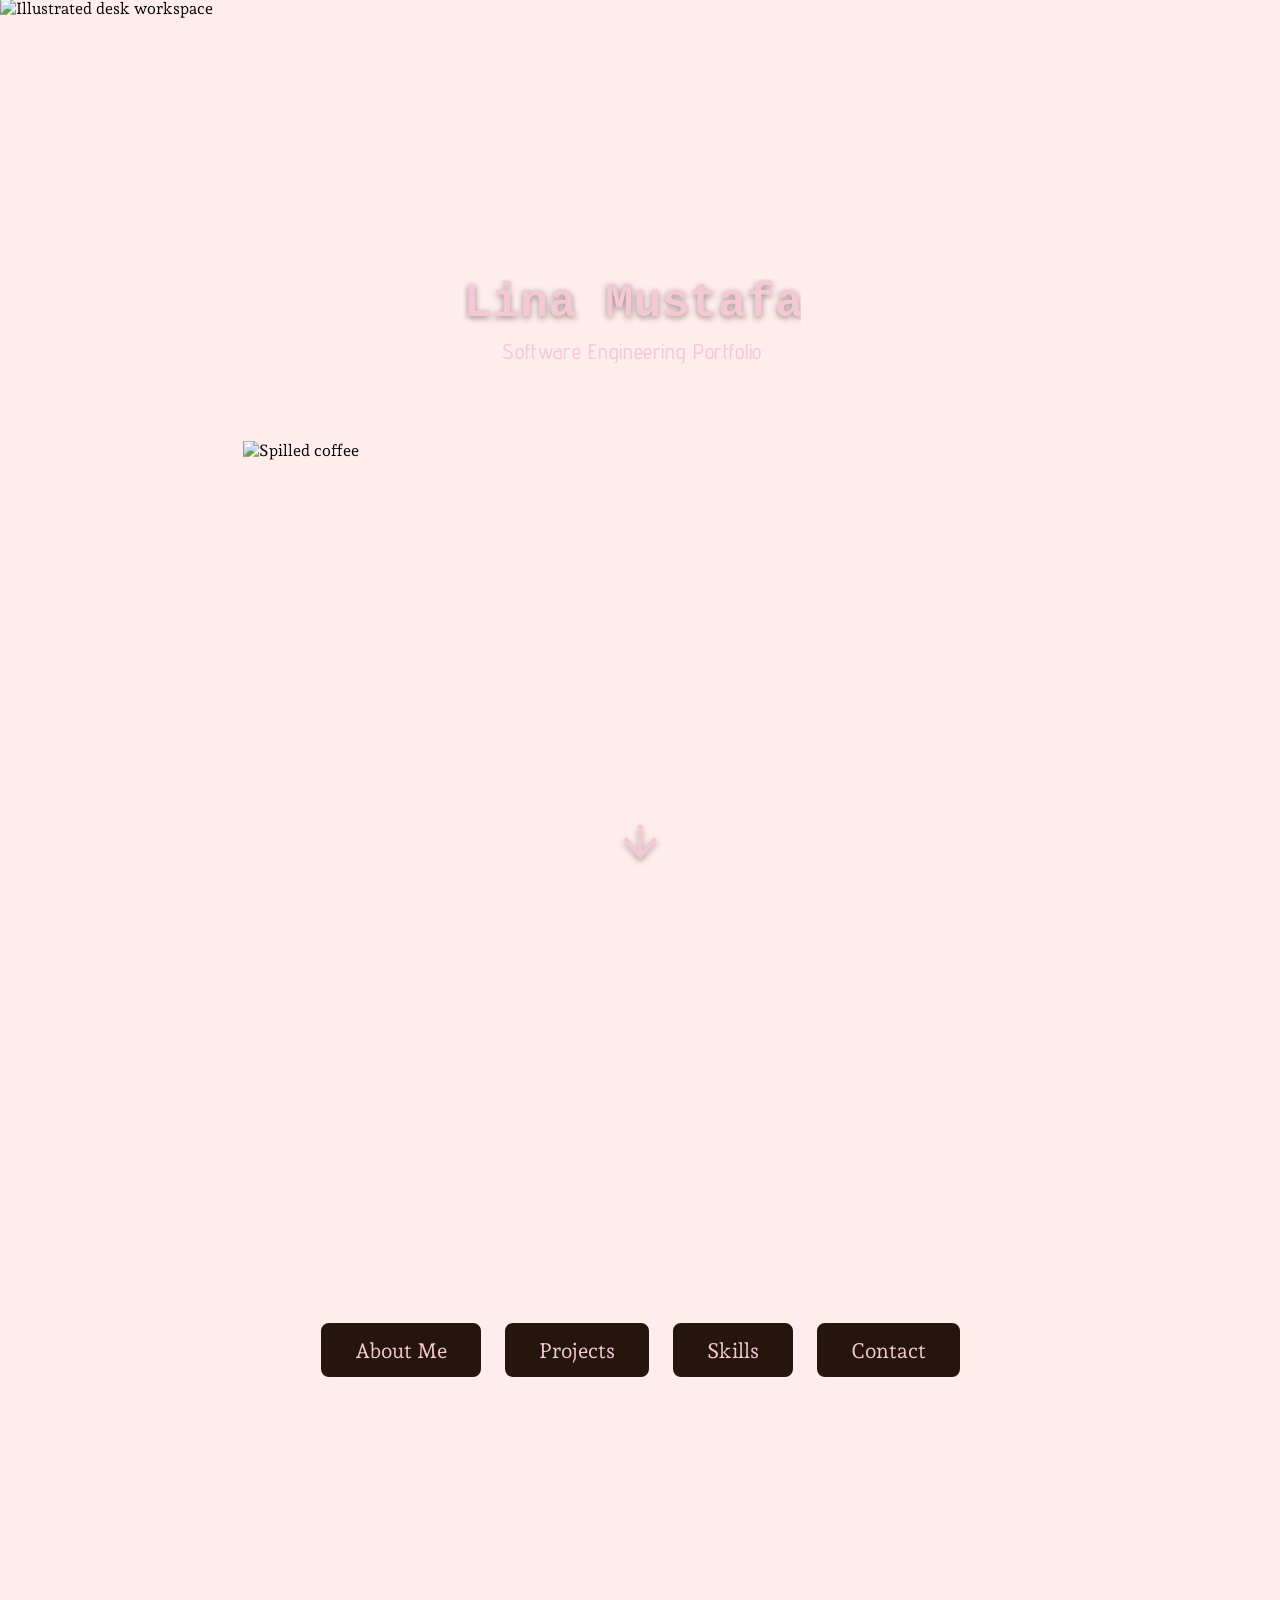
==== index.html @ ecd585ba "project style changes" ====
<!DOCTYPE html>
<html lang="en">
    <head> 
    <!-- info about webpage -->
        <meta charset="UTF-8"/> <!-- describes the charcter system used -->
        <meta name="viewport" content="width=device-width, initial-scale=1.0"/> <!-- proper display on different screen sizes -->
        <title>Lina's Portfolio</title>
        <link rel="stylesheet" href="style.css?v=5"/>
        <link rel="icon" type="image/png" href="favicon.png">
        <!-- fonts -->
        <link rel="preconnect" href="https://fonts.googleapis.com">
        <link rel="preconnect" href="https://fonts.gstatic.com" crossorigin>
        <link href="https://fonts.googleapis.com/css2?family=Advent+Pro:wght@400;500;600&family=Andada+Pro:wght@400;500&family=Pinyon+Script&display=swap" rel="stylesheet">
    </head>

    <body>
    <!-- visibility on webpage -->
        <main class="hero">
            <div class="animation">
                <!-- background desk -->
                <picture class="desk-picture">
                    <!-- mobile -->
                    <source media="(max-width: 650px) and (orientation: portrait)" srcset="images/background-mobile.png">
                    <!-- landscape -->
                    <img class="desk" src="images/background2.png" alt="Illustrated desk workspace">
                </picture>
                    
                <div class="computer-screen">
                    <pre class="screen-code"><code><span class="keyword">int</span> <span class="function">main</span><span class="symbol">() {</span><br>&nbsp;&nbsp;&nbsp;&nbsp;<span class="printf">printf</span><span class="symbol">(</span><span class="string">"Hello, World!"</span><span class="symbol">);</span><br>&nbsp;&nbsp;&nbsp;&nbsp;<span class="keyword">return</span>&nbsp;<span class="number">0</span><span class="symbol">;</span><br><span class="symbol">}</span><span class="code-cursor" aria-hidden="true"></span></code></pre>

                    <div class="error">
                        <span>ERROR</span>
                        <small>SYSTEM FAILURE</small>
                    </div>

                    <div class="intro-text">
                        <h1 class="name">Lina Mustafa</h1>
                        <p class="subtitle">Software Engineering Portfolio</p>
                    </div>
                </div>

                <!-- coffee cup -->
                <img class="coffee-cup" src="images/coffee2.png" alt="Illustrated cup of coffee">
                <!-- coffee spill -->
                <img class="coffee-spill" src="images/coffee-spill2.png" alt="Spilled coffee">
            </div>                
        <a class="scroll-link" href="#menu">
            <span>↓</span>
        </a>
        </main>

        <section id="menu" class="menu">
            <div class="menu-buttons">
                <button id="aboutbtn" style="text-align: center;">About Me</button>
                <button id="projectsbtn" style="text-align: center;">Projects</button>
                <button id="skillsbtn" style="text-align: center;">Skills</button>
                <button id="contactbtn" style="text-align: center;">Contact</button>
            </div>
        </section>

        <script src="script.js"></script>
    </body>
</html>
---- style.css ----
* {
    box-sizing: border-box;
}

html {
    scroll-behavior: smooth;
    background-color: #ffeded;
}

body {
    margin: 0;
    padding: 0;
    background-color: #ffeded;
    /* color: #fceded; */
    font-family: "Andada Pro", serif;
    overflow-x: hidden;
}

.hero {
    position: relative;
    width: 100%;
    height: 100vh;
    height: 100svh;
    overflow: hidden;
}

.animation {
    position: absolute;
    left: 50%;
    top: 50%;
    width: max(100vw, calc(100svh * 1580 / 1114));
    aspect-ratio: 1580 / 1114;
    transform: translate(-50%, -50%);
}

.desk-picture {
    position: absolute;
    inset: 0;
    display: block;
    width: 100%;
    height: 100%;
}

.desk {
    position: absolute;
    z-index: 1;
    inset: 0;
    width: 100%;
    height: 100%;
}

.coffee-cup {
    position: absolute;
    z-index: 5;
    width: 16%;
    height: auto;
    left: 21%;
    top: 50%;   
    transform-origin: 45% 45%;
    animation: tilt-cup 1.2s ease-in-out 1.7s forwards, hide-cup 0.15s linear 2.8s forwards;
}

.computer-screen {
    position: absolute;
    z-index: 2;
    left: 30.5%;
    top: 20.5%;
    width: 38%;
    height: 30.5%;
    overflow: hidden;
    container-type: inline-size;
}

.screen-code {
    position: absolute;
    top: 50%;
    left: 50%;
    width: max-content;
    max-width: 94%;
    margin: 0;
    padding: 0;
    color: #bcc2cc;
    font-family: "Courier New", monospace;
    font-size: clamp(0.7rem, 4.5cqw, 1.7rem);
    font-weight: 600;
    line-height: 1.55;
    text-align: left;
    opacity: 1;
    transform: translate(-50%, -50%);
    animation: hide-code 0.01s linear 2.75s forwards;
}

.screen-code code {
    display: block;
    white-space: nowrap;
}

.keyword {
    color: #c678dd;
}

.function {
    color: #61afef;
}

.printf {
    color: #56b6c2;
}

.string {
    color: #98c379;
}

.number {
    color: #e5a75c;
}

.symbol {
    color: #c5c9d3;
}

.code-cursor {
    display: inline-block;
    width: 0.55em;
    height: 1.05em;
    margin-left: 0.15em;
    vertical-align: -0.15em;
    background-color: #f4c9d6;
    animation: code-cursor-blink 0.65s steps(1) infinite, hide-cursor 0.01s linear 2.75s forwards;
}

.error {
    position: absolute;
    z-index: 4;
    inset: 0;
    display: flex;
    flex-direction: column;
    justify-content: center;
    align-items: center;
    gap: 0.25em;
    color: #ff6b78;
    font-family: "Courier New", monospace;
    font-size: clamp(1.2rem, 9cqw, 4rem);
    font-weight: 700;
    line-height: 1;
    text-align: center;
    opacity: 0;
    visibility: hidden;
    animation: error-sequence 1.1s linear 2.92s forwards, remove-error 0.01s linear 4.1s forwards;
}

.error small {
    color: #f4c9d6;
    font-size: 0.38em;
    line-height: 1.1;
    letter-spacing: 0.15em;
}

.intro-text {
    position: absolute;
    z-index: 3;
    inset: 0;
    display: flex;
    flex-direction: column;
    justify-content: center;
    align-items: center;
    padding: 5%;
    text-align: center;
    pointer-events: none;
}

.name {
    position: static;
    width: 0;
    max-width: 100%;
    margin: 0;
    overflow: hidden;
    white-space: nowrap;
    color: #F4C9D6;
    border-right: 2px solid transparent;
    opacity: 0;
    font-family: 'Courier New', monospace;
    font-size: clamp(1rem, 9.7cqw, 4rem);
    line-height: 1.05;
    text-shadow: 0 2px 6px rgb(38 21 13 / 45%);
    animation: show-name 0.01s linear 4.3s forwards, type-name 1.5s steps(12, end) 4.3s forwards, blink-name-cursor 0.7s step-end 4.3s infinite, hide-name-cursor 0.01s linear 5.9s forwards;
}

.subtitle {
    position: static;
    width: 0;
    max-width: 100%;
    margin: 0.5em 0 0;
    padding: 0;
    overflow: hidden;
    white-space: nowrap;
    color: #f4c9d6;
    border-right: 2px solid transparent;
    font-family: "Advent Pro", sans-serif;
    font-size: clamp(0.55rem, 5cqw, 1.35rem);
    font-weight: 500;
    line-height: 1.2;
    letter-spacing: 0.03em;
    opacity: 0;
    animation: show-subtitle 0.01s linear 5.95s forwards, type-subtitle 2.3s steps(30, end) 5.95s forwards, blink-subtitle-cursor 0.7s step-end 5.95s infinite;
}

.coffee-spill {
    position: absolute;
    z-index: 6;
    width: 36.5%;
    height: auto;
    left: 19%;
    top: 49%;   
    opacity: 0;
    transform: scale(0.7);
    transform-origin: center;
    animation: reveal-spill 0.25s ease-out 2.7s forwards;
}

.cursor {
    display: inline;
    margin-left: 2px;
    animation: blink 0.7s infinite;
}

.scroll-link {
    position: absolute;
    z-index: 10;
    left: 50%;
    bottom: 3%;
    color: #F4C9D6;
    text-decoration: none;
    font-size: clamp(3rem, 5vw, 5rem);
    opacity: 0;
    transform: translateX(-50%);
    filter: drop-shadow(0 3px 3px rgb(38 21 13 / 35%));
    animation: reveal-arrow 0.8s ease 8.2s forwards;
}

.scroll-link span {
    display: inline-block;
    line-height: 1;
    animation: bounce 1.5s ease-in-out infinite;
}  

.menu {
    min-height: 100vh;
    padding: 5rem 10%;
    display: flex;
    justify-content: center;
    align-items: center;
    background-color: #ffeded;
}

.menu-buttons {
    display: flex;
    justify-content: center;
    align-items: center;
    flex-wrap: wrap;
    gap: 1.5rem;
}

.menu-buttons button {
    padding: 0.8rem 2rem;
    background-color: #26150D;
    color: #F4C9D6;
    border: 2px solid #26150D;
    border-radius: 8px;
    font-family: "Andada Pro", serif;
    font-size: 1.3rem;
    cursor: pointer;
    transition: background-color 0.2s ease, transform 0.2s ease, box-shadow 0.2s ease;
}

.menu-buttons button:hover {
    background-color: #4A291D;
    transform: translateY(-3px);
    box-shadow: 0 8px 18px rgb(38 21 13 / 20%);
}

.menu-buttons button:focus-visible {
    outline: 3px solid #D9819C;
    outline-offset: 4px;
}

/* --- animations --- */

@keyframes hide-name-cursor {
    to {
        border-color: transparent;
    }
}

@keyframes show-subtitle {
    to {
        opacity: 1;
    }
}

@keyframes type-subtitle {
    from {
        width: 0;
    }

    to {
        width: 26ch;
    }
}

@keyframes blink-subtitle-cursor {
    0%,
    100% {
        border-color: transparent;
    }

    50% {
        border-color: #f4c9d6;
    }
}

@keyframes code-cursor-blink {
    0%, 49% {
        opacity: 1;
    }

    50%, 100% {
        opacity: 0;
    }
}

@keyframes hide-cursor {
    to {
        visibility: hidden;
    }
}

@keyframes hide-code {
    to {
        opacity: 0;
        visibility: hidden;
    }
}

@keyframes error-sequence {
    0% {
        opacity: 0;
        visibility: visible;
        transform: translateX(0);
    }

    15% {
        opacity: 1;
        visibility: visible;
        transform: translateX(-5px);
    }

    30% {
        opacity: 0.25;
        visibility: visible;
        transform: translateX(5px);
    }

    45% {
        opacity: 1;
        visibility: visible;
        transform: translateX(-3px);
    }

    65% {
        opacity: 0.4;
        visibility: visible;
        transform: translateX(3px);
    }

    85% {
        opacity: 1;
        visibility: visible;
        transform: translateX(0);
    }

    100% {
        opacity: 0;
        visibility: visible;
        visibility: hidden;
    }
}

@keyframes remove-error {
    to {
        opacity: 0;
        visibility: hidden;
    }
}

@keyframes tilt-cup {
    0% {
        transform: rotate(0deg);
    }

    60% {
        transform: rotate(48deg);
    }

    100% {
        transform: rotate(42deg);
    }
}

@keyframes hide-cup {
    from {
        opacity: 1;
        visibility: visible;
    }

    to {
        opacity: 0;
        visibility: hidden;
    }
}

@keyframes reveal-spill {
    from {
        opacity: 0;
        transform: scale(0.7);
    }

    to {
        opacity: 1;
        transform: scale(1);
    }
}

@keyframes show-name {
    to {
        opacity: 1;
        border-right-color: #f4c9d6;
    }
}

@keyframes type-name {
    from {
        width: 0;
    }

    to {
        width: 12ch;
    }
}

@keyframes blink-name-cursor {
    0%,
    100% {
        border-color: transparent;
    }

    50% {
        border-color: #f4c9d6;
    }
}

@keyframes reveal-introduction {
    from { 
        opacity: 0;
        transform: translateY(15px);
    }

    to {
        opacity: 1;
        transform: translateY(0);
    }
}

@keyframes reveal-arrow {
    from {
        opacity: 0;
        transform: translate(-50%, 10px);
    }

    to {
        opacity: 1;
        transform: translate(-50%, 0);
    }
}

@keyframes blink {
    50% {
        opacity: 0;
    }
}

@keyframes bounce {
    0%, 100% {
        transform: translateY(0);
    }

    50% {
        transform: translateY(7px);
    }
}

@media (max-width: 650px) {
    .menu {
        padding: 3rem 6%;
    }

    .menu-buttons button {
        padding: 0.7rem 1.5rem;
        font-size: 1.1rem;
    }
}

@media (max-width: 650px) and (orientation: portrait) {
    .animation {
        width: max(100vw, calc(100svh * 657 / 1167));
        height: auto;
        aspect-ratio: 657 / 1167;
        left: 50%;
        top: 50%;
        transform: translate(-50%, -50%);
    }

    .desk {
        width: 100%;
        height: 100%;
        object-fit: fill;
    }

    .computer-screen {
        left: 18%;
        top: 37%;
        width: 64%;
        height: 20%;
    }

    .coffee-cup {
        width: 25%;
        left: 2%;
        top: 58%;
    }

    .coffee-spill {
        width: 50%;
        left: 6%;
        top: 60%;
    }

    .scroll-link {
        bottom: 3%;
    }
}
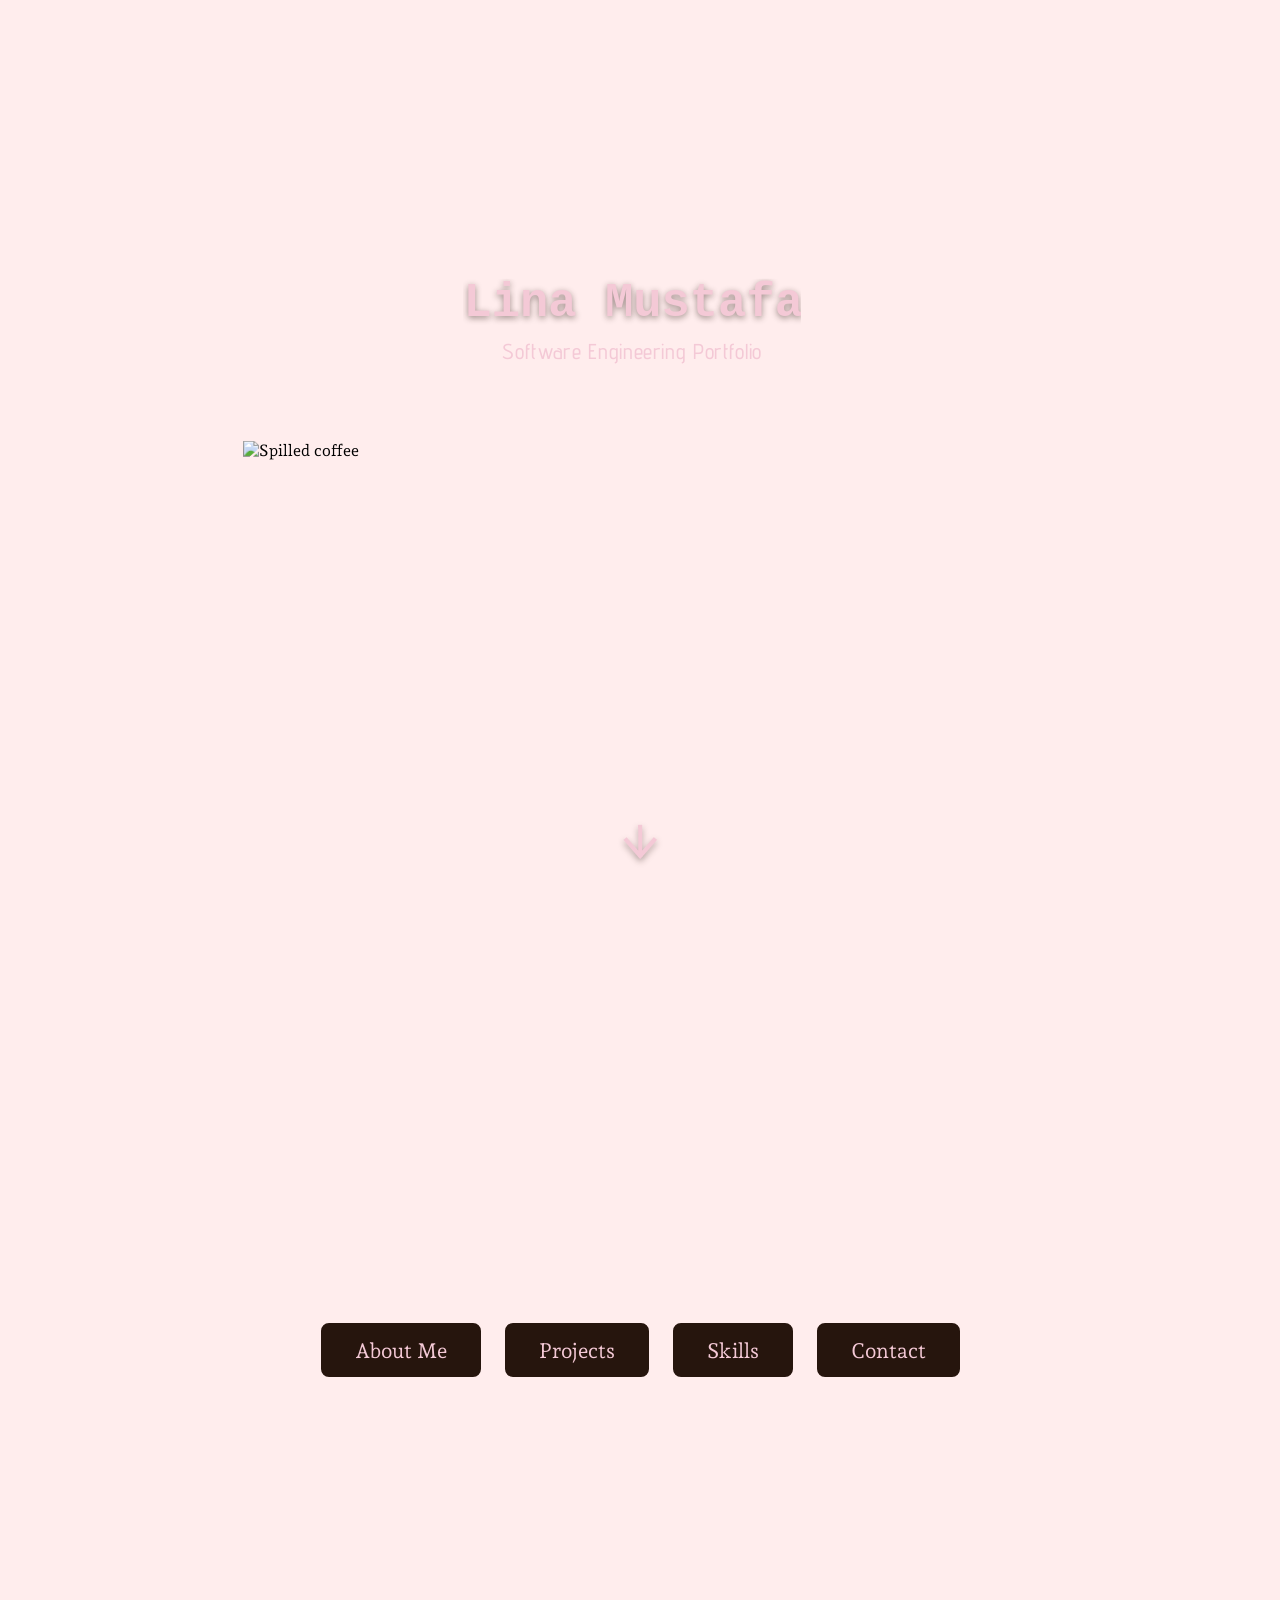
==== commit 86db78e1: "webiste additions" ====
--- a/index.html
+++ b/index.html
@@ -6,7 +6,7 @@
         <meta name="viewport" content="width=device-width, initial-scale=1.0"/> <!-- proper display on different screen sizes -->
         <title>Lina's Portfolio</title>
         <link rel="stylesheet" href="style.css?v=5"/>
-        <link rel="icon" type="image/png" href="favicon.png">
+        <link rel="icon" type="image/png" href="images/favicon.png">
         <!-- fonts -->
         <link rel="preconnect" href="https://fonts.googleapis.com">
         <link rel="preconnect" href="https://fonts.gstatic.com" crossorigin>
--- a/style.css
+++ b/style.css
@@ -11,7 +11,6 @@
     margin: 0;
     padding: 0;
     background-color: #ffeded;
-    /* color: #fceded; */
     font-family: "Andada Pro", serif;
     overflow-x: hidden;
 }
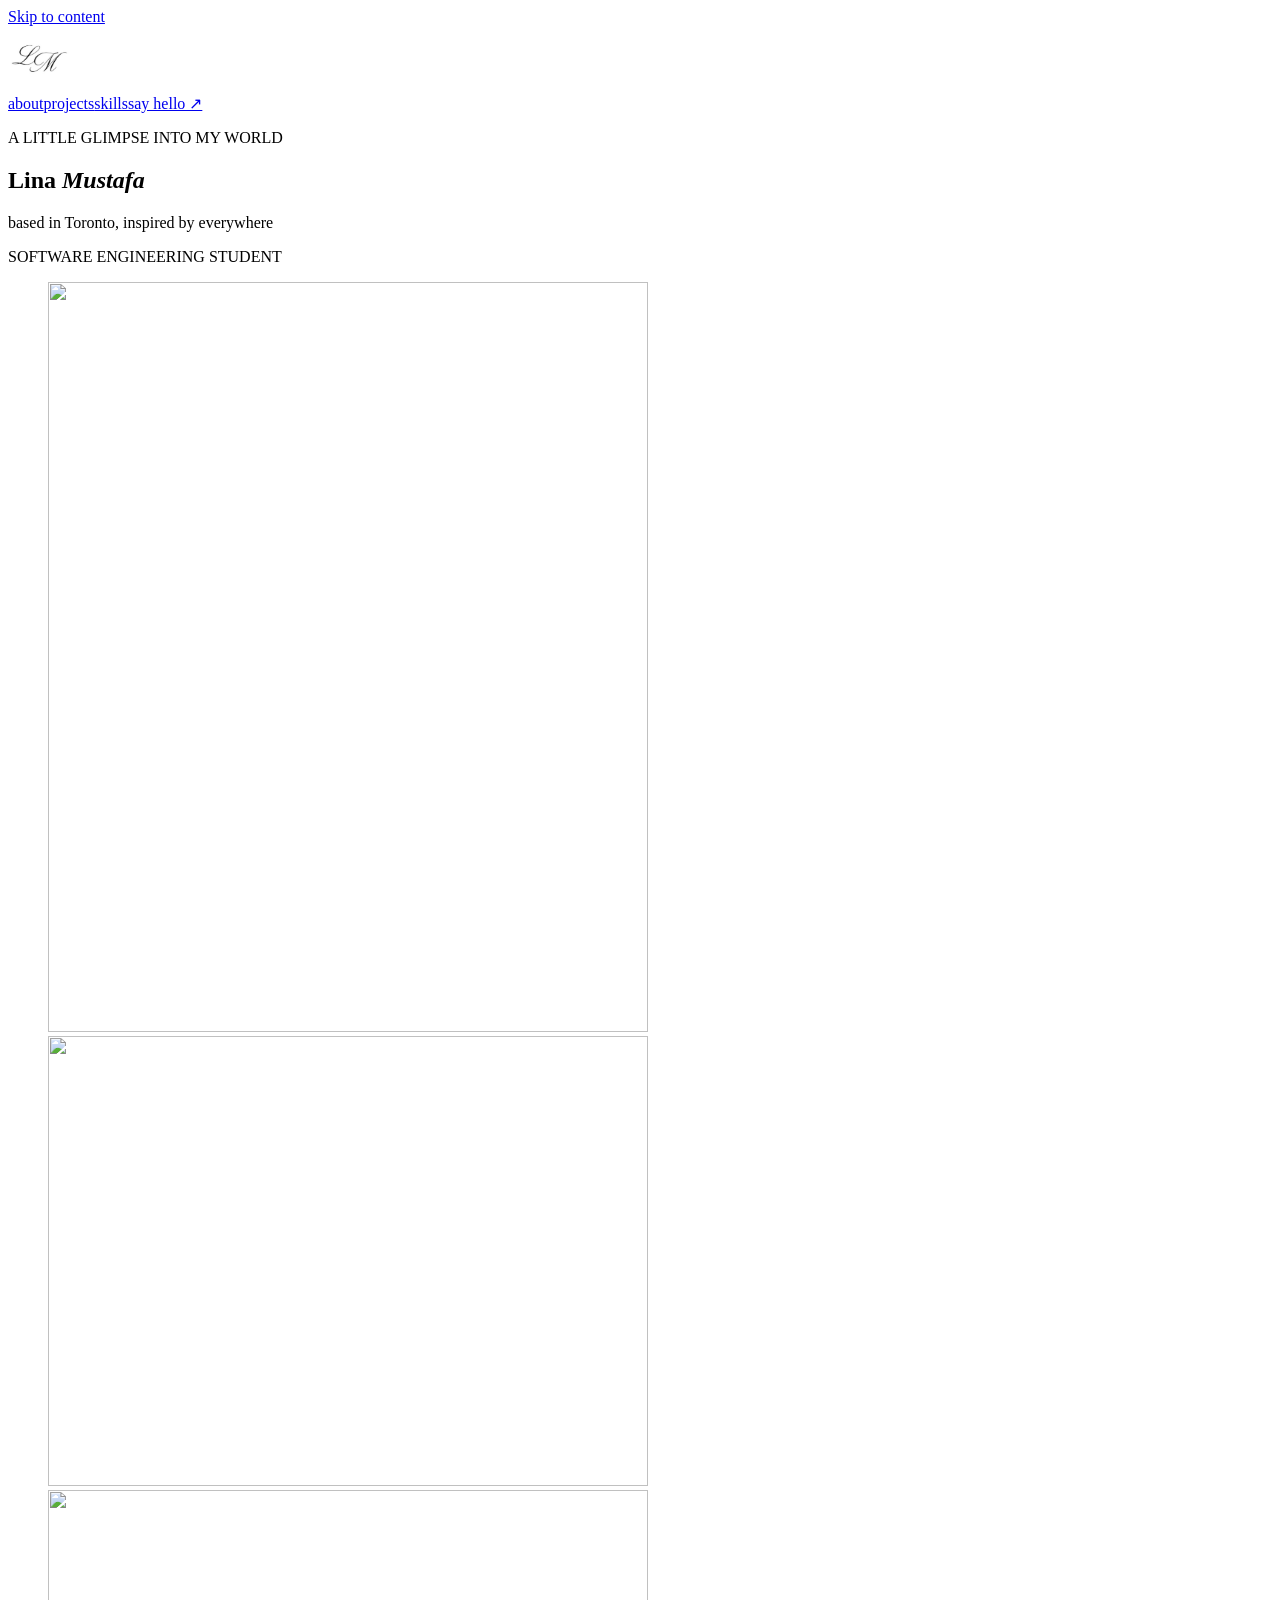
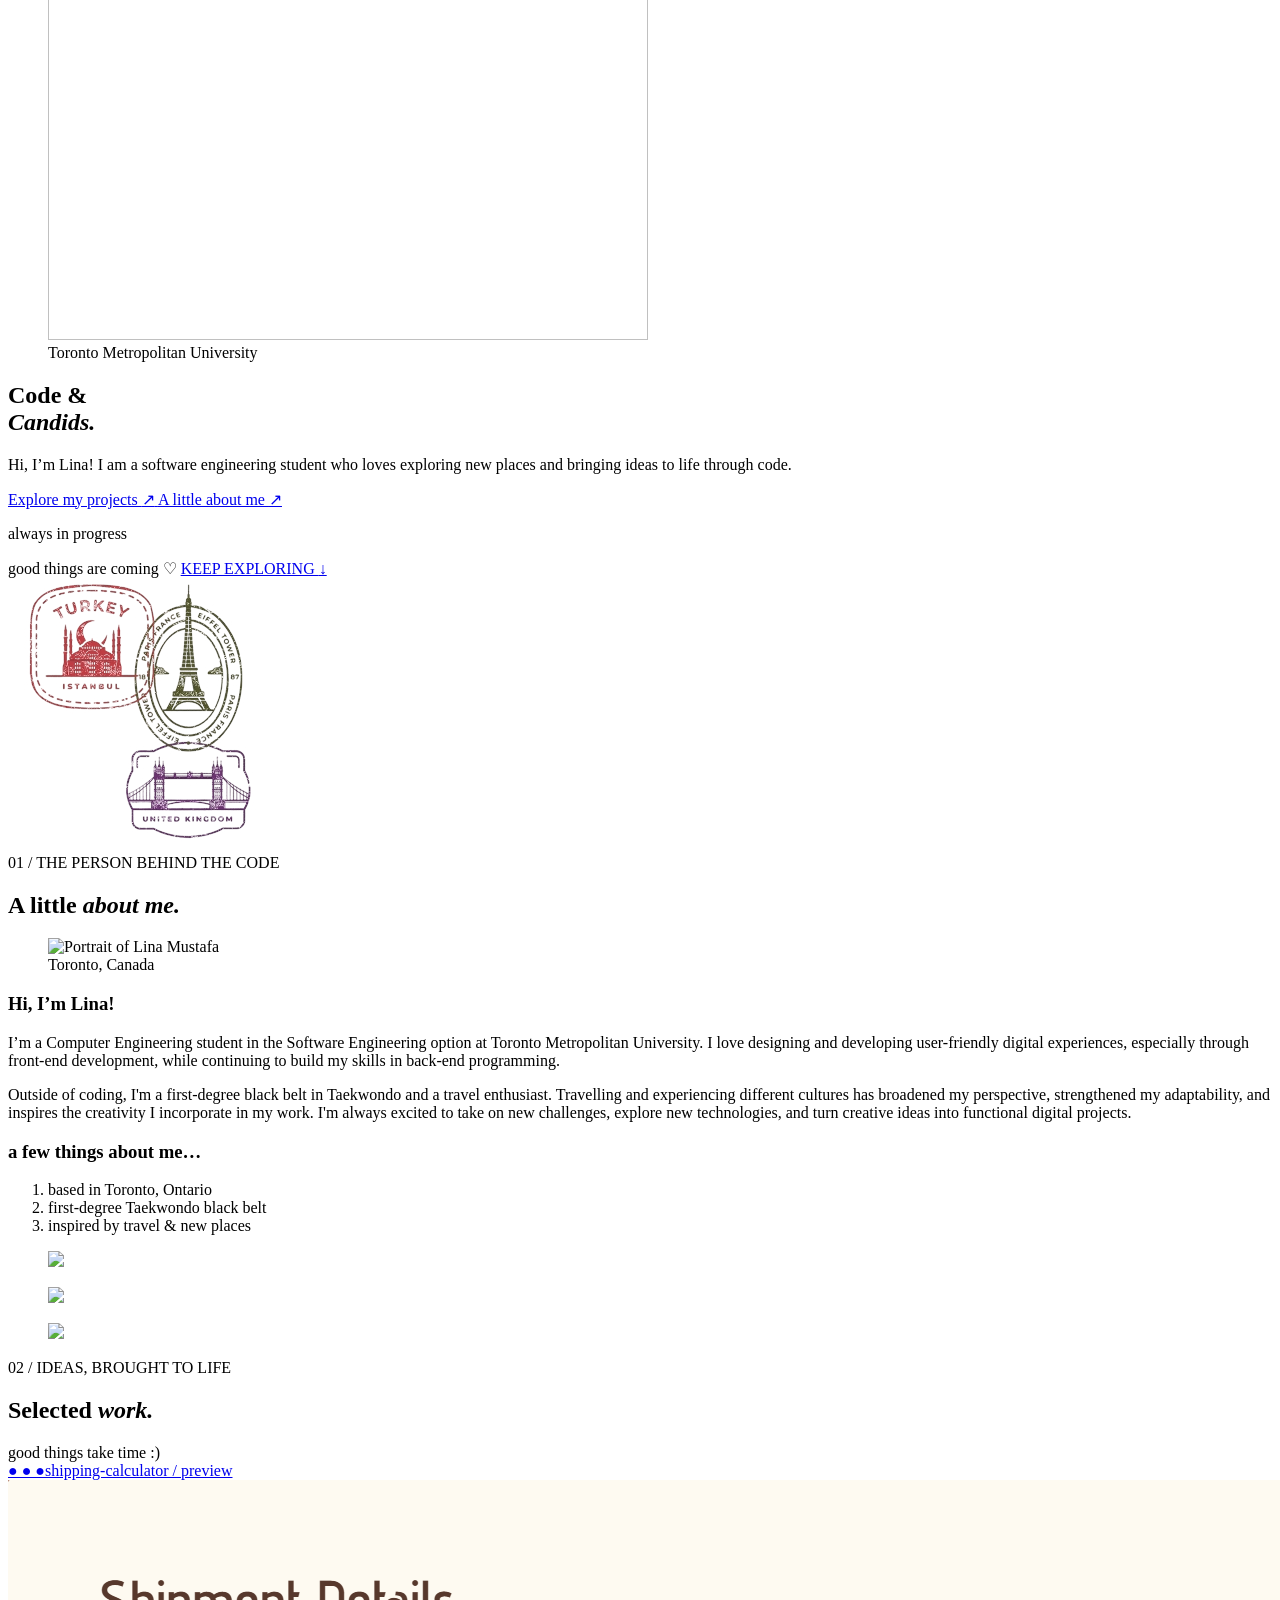
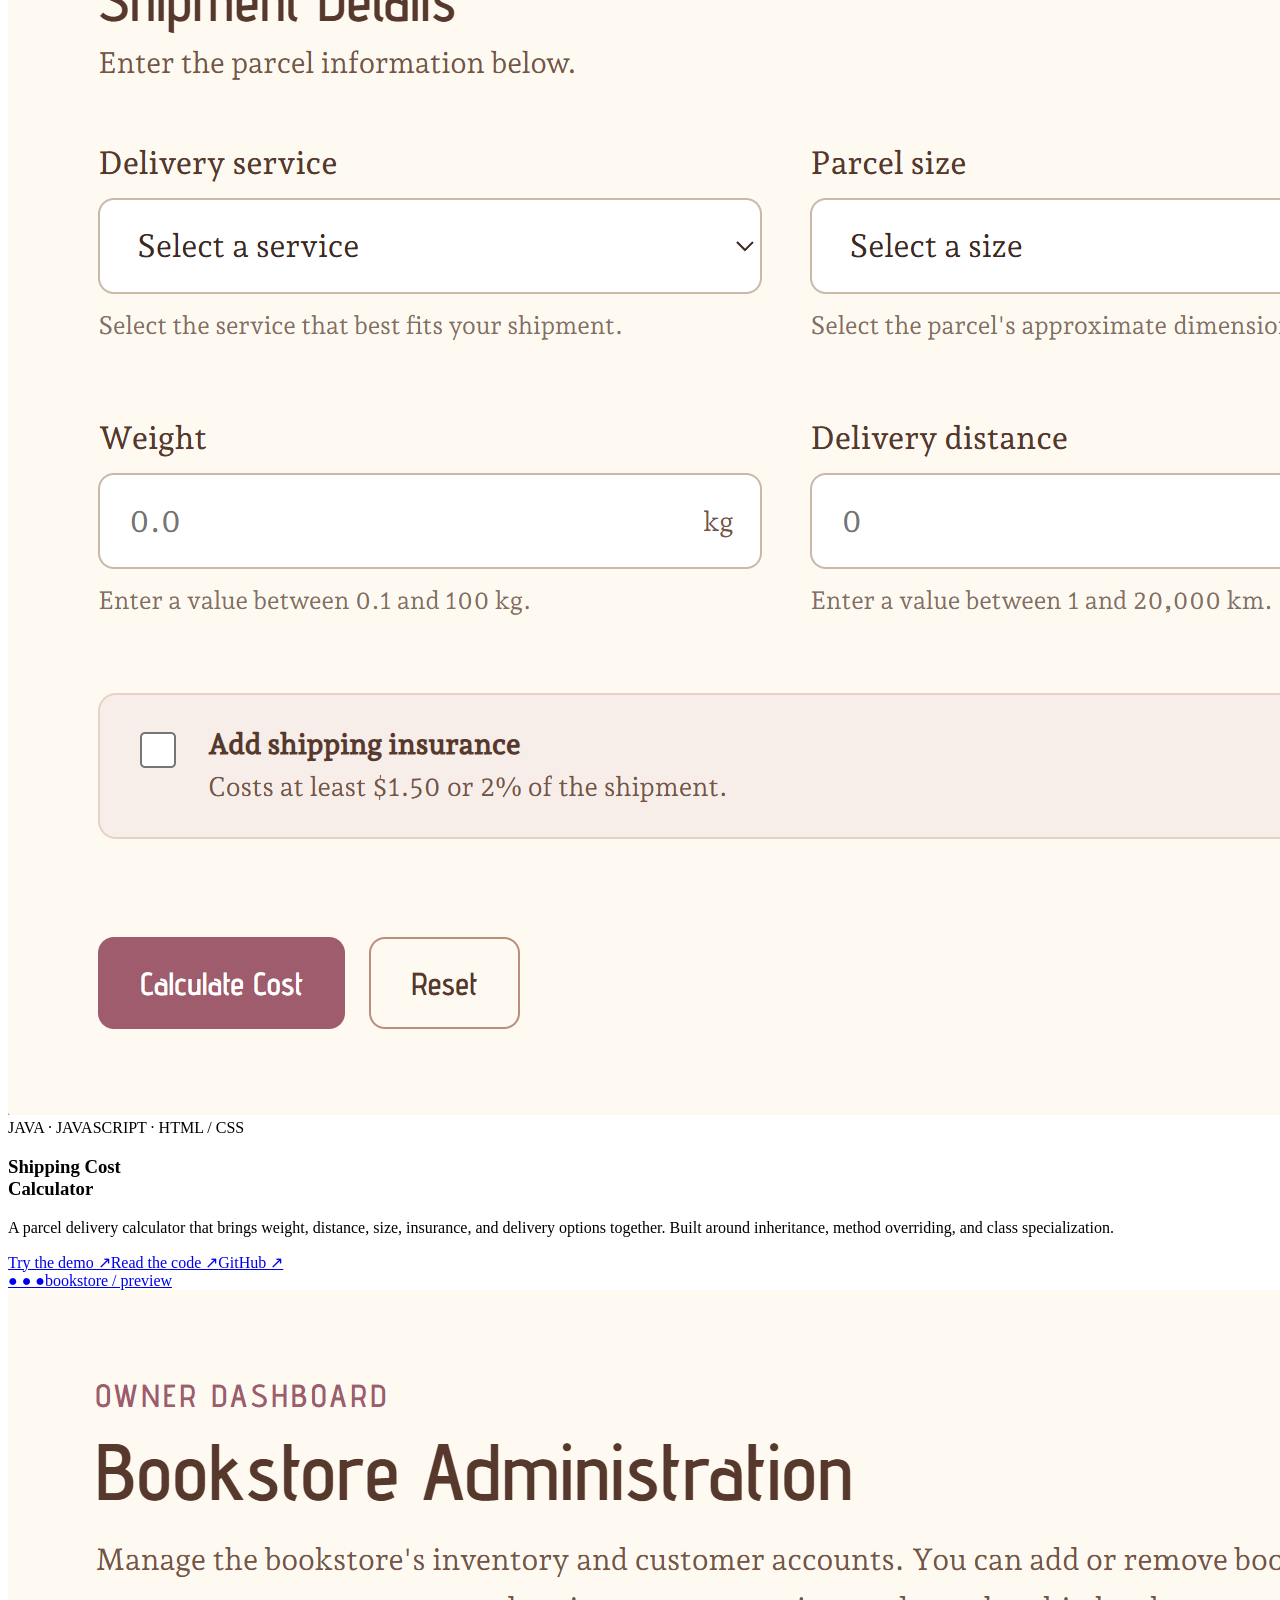
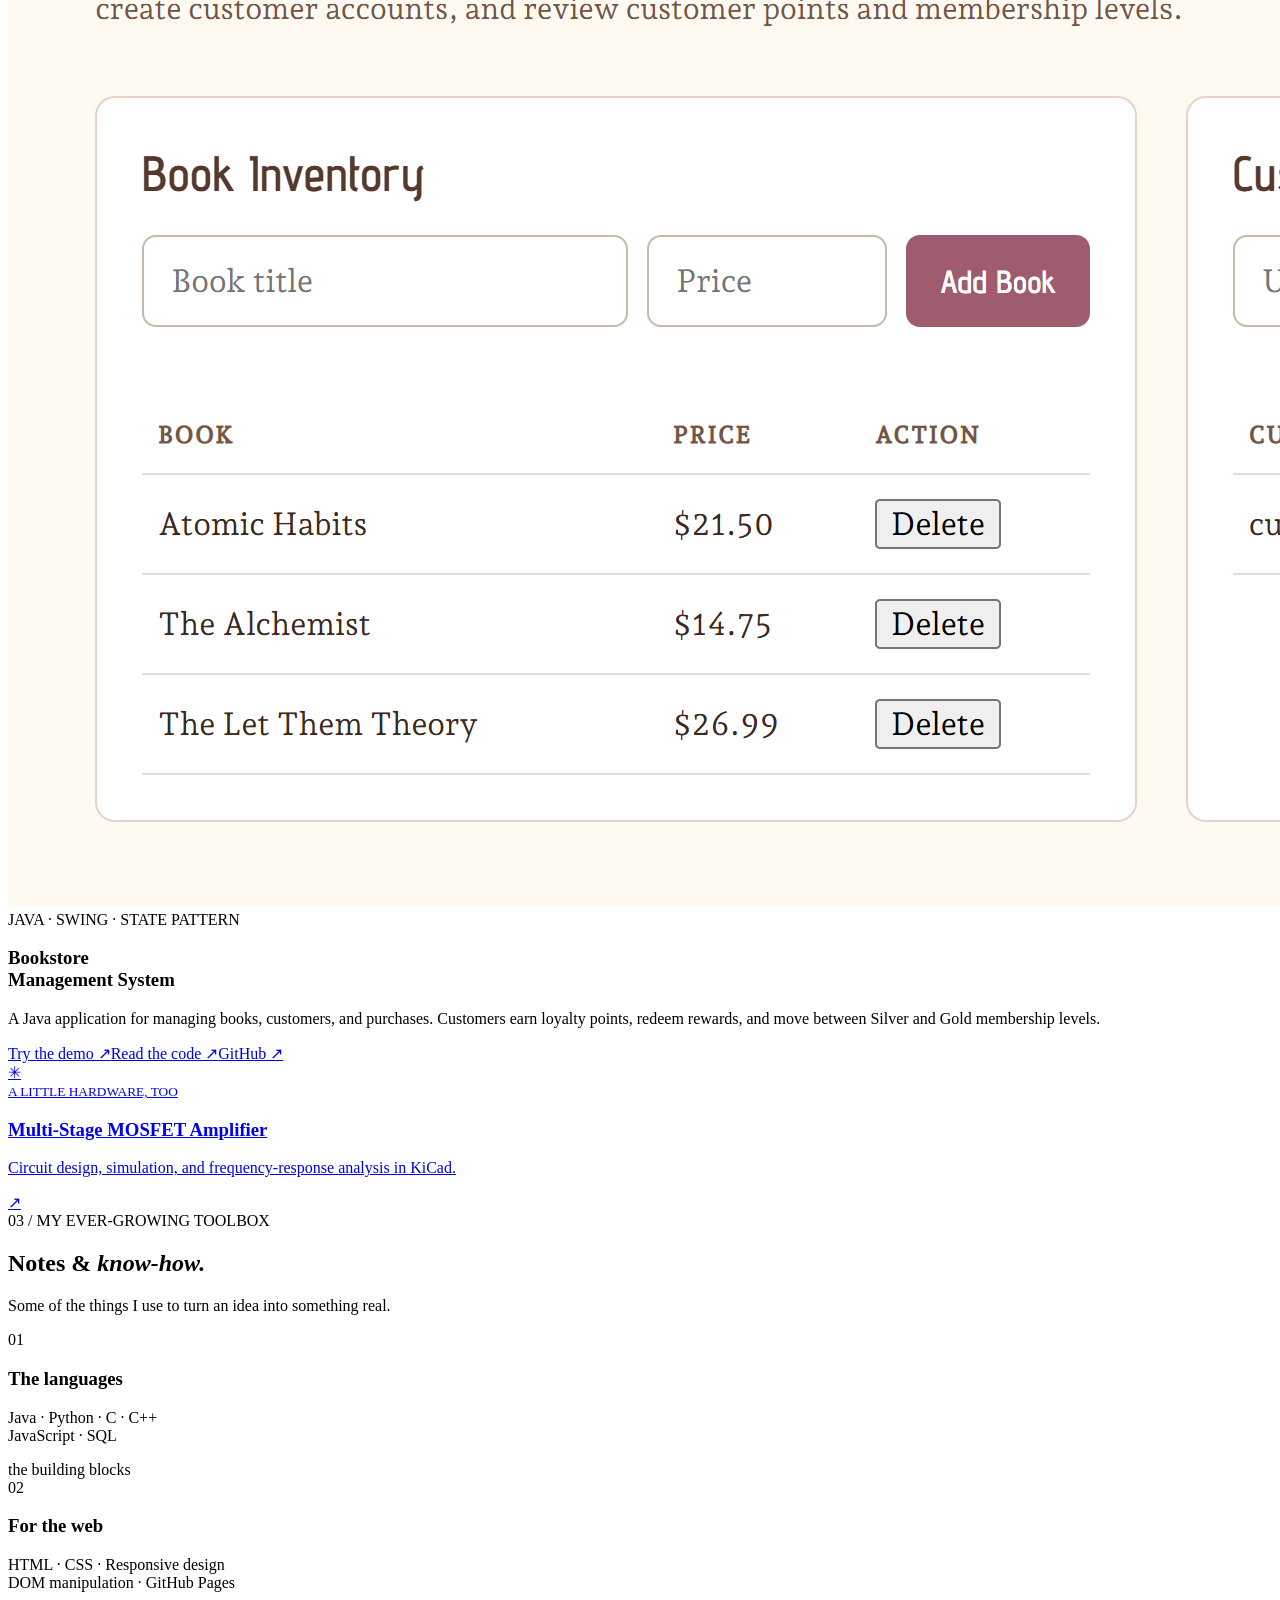
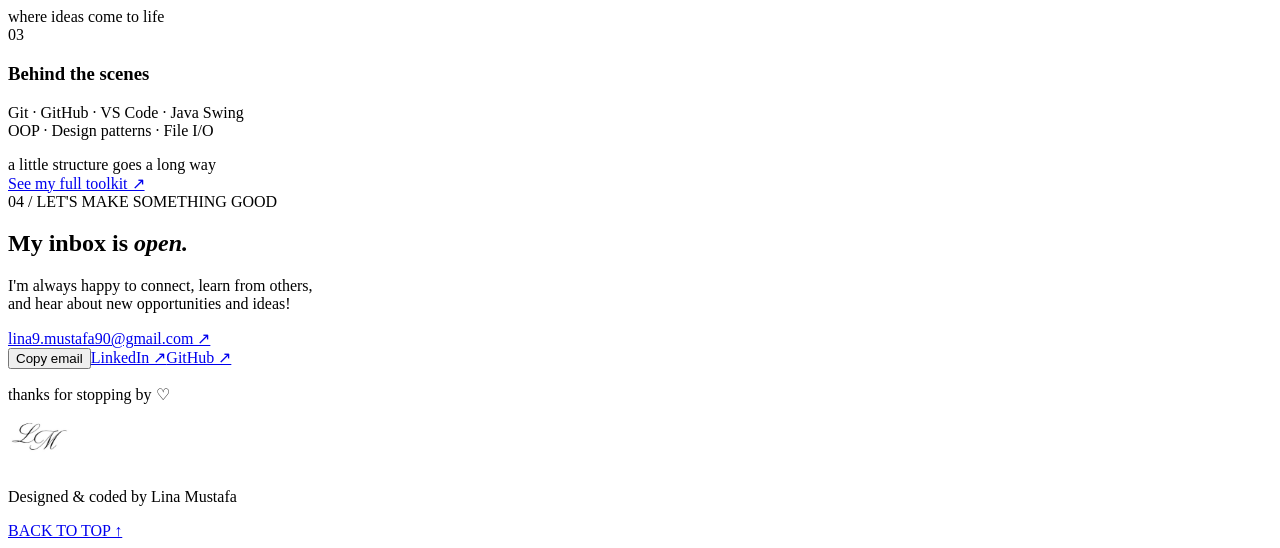
==== commit 1ca8d3ad: "version 2 update." ====
--- a/index.html
+++ b/index.html
@@ -1,63 +1,202 @@
-<!DOCTYPE html>
+<!doctype html>
 <html lang="en">
-    <head> 
-    <!-- info about webpage -->
-        <meta charset="UTF-8"/> <!-- describes the charcter system used -->
-        <meta name="viewport" content="width=device-width, initial-scale=1.0"/> <!-- proper display on different screen sizes -->
-        <title>Lina's Portfolio</title>
-        <link rel="stylesheet" href="style.css?v=5"/>
-        <link rel="icon" type="image/png" href="images/favicon.png">
-        <!-- fonts -->
-        <link rel="preconnect" href="https://fonts.googleapis.com">
-        <link rel="preconnect" href="https://fonts.gstatic.com" crossorigin>
-        <link href="https://fonts.googleapis.com/css2?family=Advent+Pro:wght@400;500;600&family=Andada+Pro:wght@400;500&family=Pinyon+Script&display=swap" rel="stylesheet">
-    </head>
-
-    <body>
-    <!-- visibility on webpage -->
-        <main class="hero">
-            <div class="animation">
-                <!-- background desk -->
-                <picture class="desk-picture">
-                    <!-- mobile -->
-                    <source media="(max-width: 650px) and (orientation: portrait)" srcset="images/background-mobile.png">
-                    <!-- landscape -->
-                    <img class="desk" src="images/background2.png" alt="Illustrated desk workspace">
-                </picture>
-                    
-                <div class="computer-screen">
-                    <pre class="screen-code"><code><span class="keyword">int</span> <span class="function">main</span><span class="symbol">() {</span><br>&nbsp;&nbsp;&nbsp;&nbsp;<span class="printf">printf</span><span class="symbol">(</span><span class="string">"Hello, World!"</span><span class="symbol">);</span><br>&nbsp;&nbsp;&nbsp;&nbsp;<span class="keyword">return</span>&nbsp;<span class="number">0</span><span class="symbol">;</span><br><span class="symbol">}</span><span class="code-cursor" aria-hidden="true"></span></code></pre>
-
-                    <div class="error">
-                        <span>ERROR</span>
-                        <small>SYSTEM FAILURE</small>
-                    </div>
-
-                    <div class="intro-text">
-                        <h1 class="name">Lina Mustafa</h1>
-                        <p class="subtitle">Software Engineering Portfolio</p>
-                    </div>
-                </div>
-
-                <!-- coffee cup -->
-                <img class="coffee-cup" src="images/coffee2.png" alt="Illustrated cup of coffee">
-                <!-- coffee spill -->
-                <img class="coffee-spill" src="images/coffee-spill2.png" alt="Spilled coffee">
-            </div>                
-        <a class="scroll-link" href="#menu">
-            <span>↓</span>
-        </a>
-        </main>
-
-        <section id="menu" class="menu">
-            <div class="menu-buttons">
-                <button id="aboutbtn" style="text-align: center;">About Me</button>
-                <button id="projectsbtn" style="text-align: center;">Projects</button>
-                <button id="skillsbtn" style="text-align: center;">Skills</button>
-                <button id="contactbtn" style="text-align: center;">Contact</button>
+<head>
+<meta charset="utf-8"><meta name="viewport" content="width=device-width,initial-scale=1">
+<title>Lina Mustafa · Software Engineering Portfolio</title>
+<meta name="description" content="Lina Mustafa's little corner of the internet. Software engineering, thoughtful interfaces, and projects built with curiosity.">
+<link rel="icon" href="images/favicon.png"><link rel="preconnect" href="https://fonts.googleapis.com"><link rel="preconnect" href="https://fonts.gstatic.com" crossorigin>
+<link href="https://fonts.googleapis.com/css2?family=DM+Sans:wght@400;500;600;700&family=DM+Serif+Display:ital@0;1&family=La+Belle+Aurore&display=swap" rel="stylesheet">
+<link rel="stylesheet" href="scrapbook.css"><script src="scrapbook.js" defer></script>
+</head>
+<body>
+<a class="skip-link" href="#main">Skip to content</a>
+<header class="site-header" id="menu"><a class="wordmark" href="index.html" aria-label="Lina Mustafa home"><img src="images/favicon.png" alt="Lina Mustafa monogram" width="64" height="64"></a><nav aria-label="Main navigation"><a href="#about">about</a><a href="#projects">projects</a><a href="#skills">skills</a><a class="nav-contact" href="#contact">say hello ↗</a></nav></header>
+<main id="main">
+<section class="photobooth-hero" aria-labelledby="hero-title">
+  <div class="photobooth-inner">
+
+    <header class="photobooth-heading">
+      <p>A LITTLE GLIMPSE INTO MY WORLD</p>
+      <h1 id="hero-title">Lina <em>Mustafa</em></h1>
+      <span>based in Toronto, inspired by everywhere</span>
+    </header>
+
+    <div class="photobooth-layout">
+
+      <div class="photobooth-scene">
+
+        <div class="photobooth-machine">
+          <div class="photobooth-sign">
+
+            <p>
+              SOFTWARE ENGINEERING
+              <span>STUDENT</span>
+            </p>
+
+          </div>
+
+          <div class="photobooth-machine-details" aria-hidden="true">
+            <span class="photobooth-light"></span>
+          </div>
+
+          <div class="photobooth-slot" aria-hidden="true"></div>
+        </div>
+
+        <div class="photobooth-print-area">
+          <figure class="photobooth-strip">
+
+            <div class="photobooth-picture photobooth-picture-portrait">
+              <img
+                src="images/booth1.jpg"
+                width="600"
+                height="750"
+                fetchpriority="high"
+              >
             </div>
-        </section>
-
-        <script src="script.js"></script>
-    </body>
-</html>+
+            <div class="photobooth-picture photobooth-picture-barcelona">
+              <img
+                src="images/IMG_7781.jpg"
+                width="600"
+                height="450"
+              >
+            </div>
+
+            <div class="photobooth-picture photobooth-picture-camel">
+              <img
+                src="images/booth3.jpg"
+                width="600"
+                height="450"
+              >
+            </div>
+
+            <figcaption>Toronto Metropolitan University</figcaption>
+          </figure>
+        </div>
+
+
+      </div>
+
+      <!-- Introduction and navigation -->
+      <div class="photobooth-copy">
+        <h2>
+          Code &amp;<br>
+          <em>Candids.</em>
+        </h2>
+
+        <p class="photobooth-description">
+          Hi, I’m Lina! I am a software engineering student who loves
+          exploring new places and bringing ideas to life through code.
+        </p>
+
+        <div class="photobooth-actions">
+          <a class="photobooth-primary" href="#projects">
+            Explore my projects
+            <span aria-hidden="true">↗</span>
+          </a>
+
+          <a class="photobooth-secondary" href="#about">
+            A little about me
+            <span aria-hidden="true">↗</span>
+          </a>
+        </div>
+
+        <p class="photobooth-handwritten">
+          always in progress
+        </p>
+      </div>
+
+    </div>
+
+    <footer class="photobooth-bottom">
+      <span>good things are coming ♡</span>
+
+      <a href="#about">
+        KEEP EXPLORING
+        <span aria-hidden="true">↓</span>
+      </a>
+    </footer>
+
+  </div>
+</section>
+<section class="about section-wrap" id="about">
+<img class="about-stamps" src="images/top-right.png" alt="Decorative travel stamps" loading="lazy">
+  <div class="section-heading">
+    <span class="eyebrow">01 / THE PERSON BEHIND THE CODE</span>
+    <h2>A little <em>about me.</em></h2>
+  </div>
+
+<div class="about-layout">
+  <!-- Left: the original taped note -->
+<div class="about-paper about-photo-card">
+  <figure class="about-card-portrait">
+    <img
+      src="images/IMG_6720.JPG"
+      alt="Portrait of Lina Mustafa"
+      loading="lazy"
+    >
+    <figcaption>Toronto, Canada</figcaption>
+  </figure>
+
+  <div class="about-card-message">
+    <h3 class="handwritten">Hi, I’m Lina!</h3>
+
+    <p>
+      I’m a Computer Engineering student in the Software Engineering
+      option at Toronto Metropolitan University. I love designing and
+      developing user-friendly digital experiences, especially through
+      front-end development, while continuing to build my skills in
+      back-end programming.
+    </p>
+
+    <p>
+      Outside of coding, I'm a first-degree black belt in Taekwondo
+      and a travel enthusiast. Travelling and experiencing different
+      cultures has broadened my perspective, strengthened my
+      adaptability, and inspires the creativity I incorporate in my
+      work. I'm always excited to take on new challenges, explore new
+      technologies, and turn creative ideas into functional digital
+      projects.
+    </p>
+  </div>
+</div>
+
+<aside class="about-facts" aria-labelledby="about-facts-title">
+  <h3 id="about-facts-title">a few things about me…</h3>
+
+  <ol>
+    <li>based in Toronto, Ontario</li>
+    <li>first-degree Taekwondo black belt</li>
+    <li>inspired by travel &amp; new places</li>
+  </ol>
+</aside>
+
+  <div class="travel-collage" aria-label="Travel photographs">
+    <figure class="travel-photo">
+      <span class="tape" aria-hidden="true"></span>
+      <img src="images/IMG_1721.jpg" loading="lazy">
+    </figure>
+
+    <figure class="travel-photo">
+      <span class="tape" aria-hidden="true"></span>
+      <img src="images/IMG_0989.jpg" loading="lazy">
+    </figure>
+
+    <figure class="travel-photo">
+      <span class="tape" aria-hidden="true"></span>
+      <img src="images/IMG_5204.jpeg" loading="lazy">
+    </figure>
+  </div>
+</div>
+</section>
+<section class="projects-section" id="projects"><div class="section-wrap">
+<div class="section-heading heading-row"><div><span class="eyebrow">02 / IDEAS, BROUGHT TO LIFE</span><h2>Selected <em>work.</em></h2></div><span class="handwritten">good things take time :) </span></div>
+<article class="project"><a class="project-photo" href="projects/shipping-calculator/demo/index.html"><span class="tape" aria-hidden="true"></span><div class="mini-window"><span>● ● ●</span><span>shipping-calculator / preview</span></div><img src="images/shipping-preview.png" alt="Shipping calculator interface with parcel details and cost summary" loading="lazy"></a><div class="project-copy"><span class="eyebrow">JAVA · JAVASCRIPT · HTML / CSS</span><h3>Shipping Cost<br>Calculator</h3><p>A parcel delivery calculator that brings weight, distance, size, insurance, and delivery options together. Built around inheritance, method overriding, and class specialization.</p><div class="project-links"><a class="button" href="projects/shipping-calculator/demo/index.html">Try the demo ↗</a><a href="projects/shipping-calculator/java-code/project-files.html">Read the code ↗</a><a href="https://github.com/lina-mustafa-png/shipping-calculator-demo/" target="_blank" rel="noopener noreferrer">GitHub ↗</a></div></div></article>
+<article class="project reverse"><a class="project-photo" href="projects/bookstore/demo/index.html"><span class="tape" aria-hidden="true"></span><div class="mini-window"><span>● ● ●</span><span>bookstore / preview</span></div><img src="images/bookstore-preview.png" alt="Bookstore management interface showing books and customer rewards" loading="lazy"></a><div class="project-copy"><span class="eyebrow">JAVA · SWING · STATE PATTERN</span><h3>Bookstore<br>Management System</h3><p>A Java application for managing books, customers, and purchases. Customers earn loyalty points, redeem rewards, and move between Silver and Gold membership levels.</p><div class="project-links"><a class="button" href="projects/bookstore/demo/index.html">Try the demo ↗</a><a href="projects/bookstore/java-code/project-files.html">Read the code ↗</a><a href="https://github.com/lina-mustafa-png/bookstore-demo/" target="_blank" rel="noopener noreferrer">GitHub ↗</a></div></div></article>
+<a class="hardware-note" href="projects/mosfet-amplifier/schematic.html"><span aria-hidden="true">✳</span><div><small>A LITTLE HARDWARE, TOO</small><h3>Multi-Stage MOSFET Amplifier</h3><p>Circuit design, simulation, and frequency-response analysis in KiCad.</p></div><span aria-hidden="true">↗</span></a>
+</div></section>
+<section class="section-wrap skills-section" id="skills"><div class="section-heading"><span class="eyebrow">03 / MY EVER-GROWING TOOLBOX</span><h2>Notes & <em>know-how.</em></h2><p>Some of the things I use to turn an idea into something real.</p></div>
+<div class="skill-notes"><article class="skill-note"><span class="note-number">01</span><h3>The languages</h3><p>Java · Python · C · C++<br>JavaScript · SQL</p><span class="handwritten">the building blocks</span></article><article class="skill-note"><span class="note-number">02</span><h3>For the web</h3><p>HTML · CSS · Responsive design<br>DOM manipulation · GitHub Pages</p><span class="handwritten">where ideas come to life</span></article><article class="skill-note"><span class="note-number">03</span><h3>Behind the scenes</h3><p>Git · GitHub · VS Code · Java Swing<br>OOP · Design patterns · File I/O</p><span class="handwritten">a little structure goes a long way</span></article></div><a class="text-link" href="skills.html">See my full toolkit ↗</a></section>
+<section class="contact-section" id="contact"><span class="eyebrow">04 / LET'S MAKE SOMETHING GOOD</span><h2>My inbox is <em>open.</em></h2><p>I'm always happy to connect, learn from others, <br> and hear about new opportunities and ideas!</p><a class="email-link" href="mailto:lina9.mustafa90@gmail.com">lina9.mustafa90@gmail.com ↗</a><div class="contact-actions"><button id="copy-email" type="button">Copy email</button><a href="https://www.linkedin.com/in/lina-mustafa-66b75539a/" target="_blank" rel="noopener noreferrer">LinkedIn ↗</a><a href="https://github.com/lina-mustafa-png/" target="_blank" rel="noopener noreferrer">GitHub ↗</a></div><p id="copy-status" role="status" aria-live="polite"></p><span class="handwritten">thanks for stopping by ♡</span></section>
+</main><footer><a class="wordmark" href="#main"><img src="images/favicon.png" alt="Lina Mustafa monogram" width="64" height="64"></a><p>Designed & coded by Lina Mustafa</p><a href="#main">BACK TO TOP ↑</a></footer>
+</body></html>
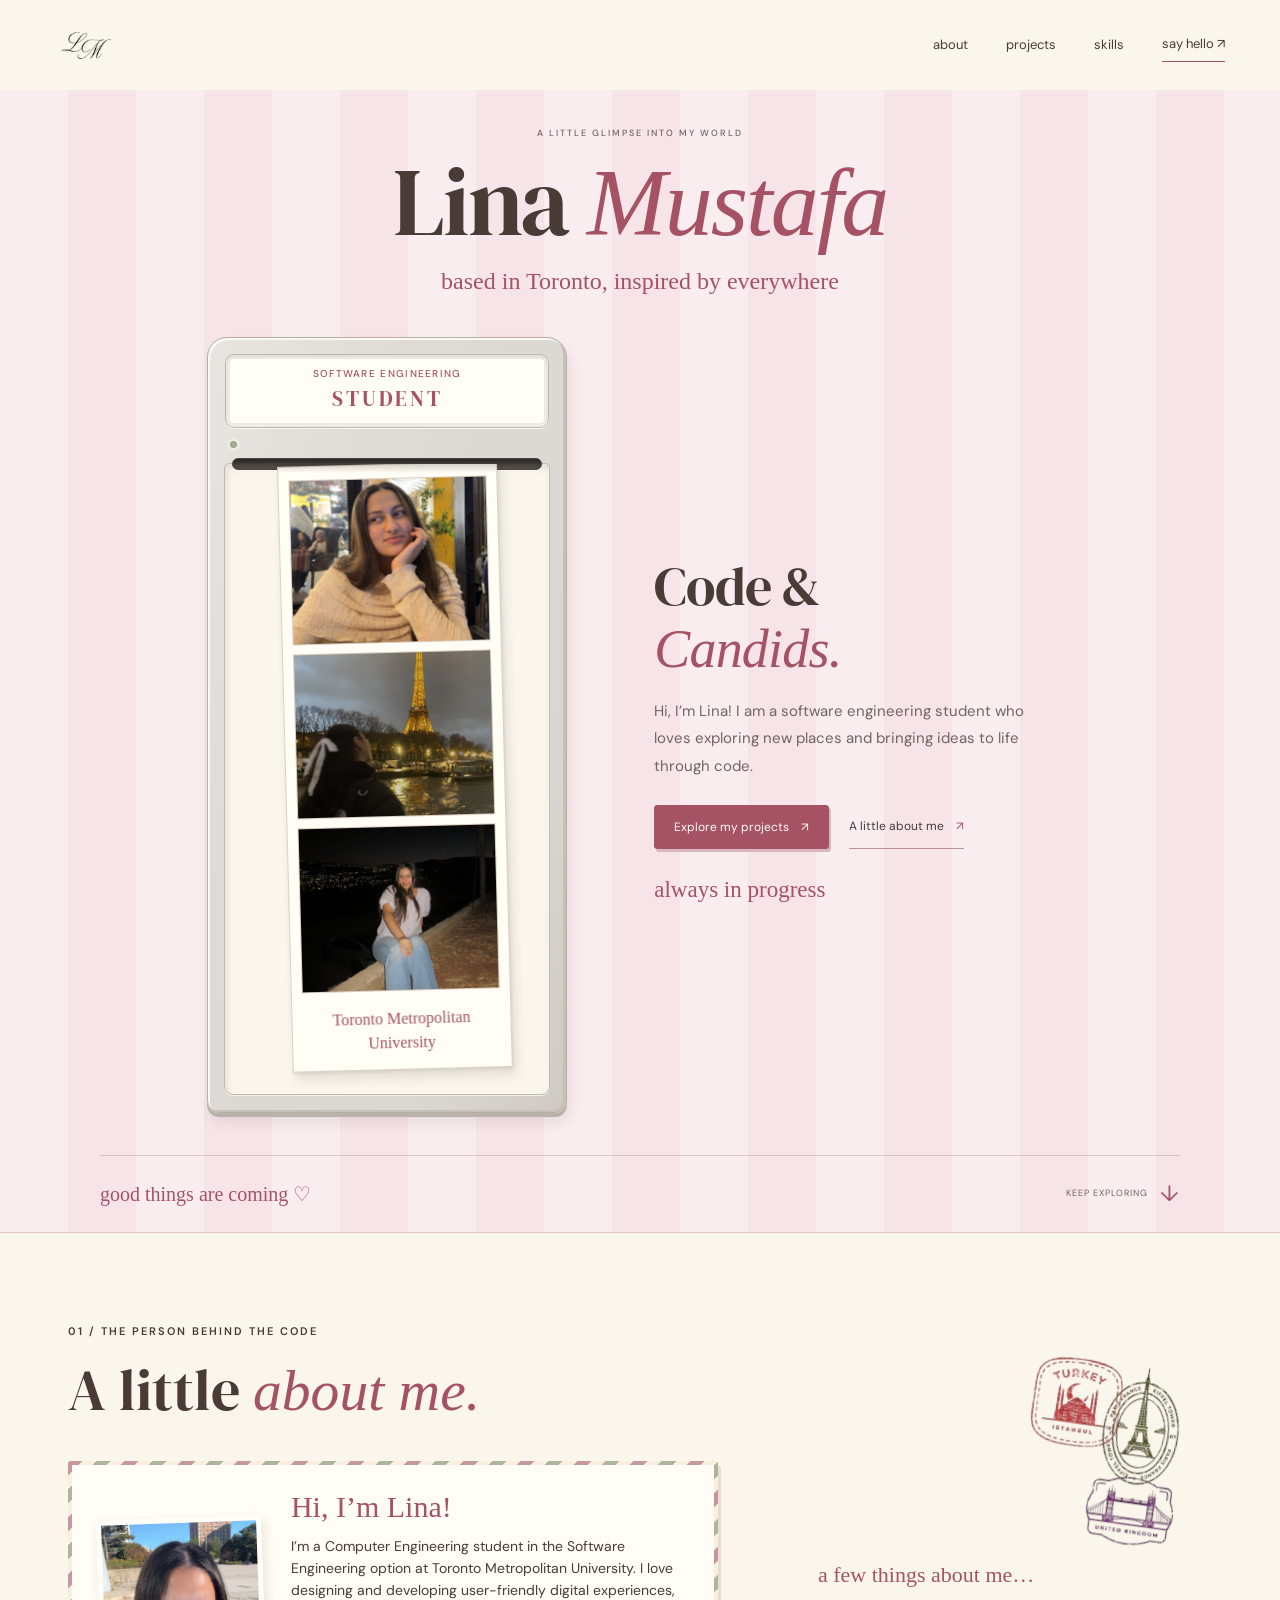
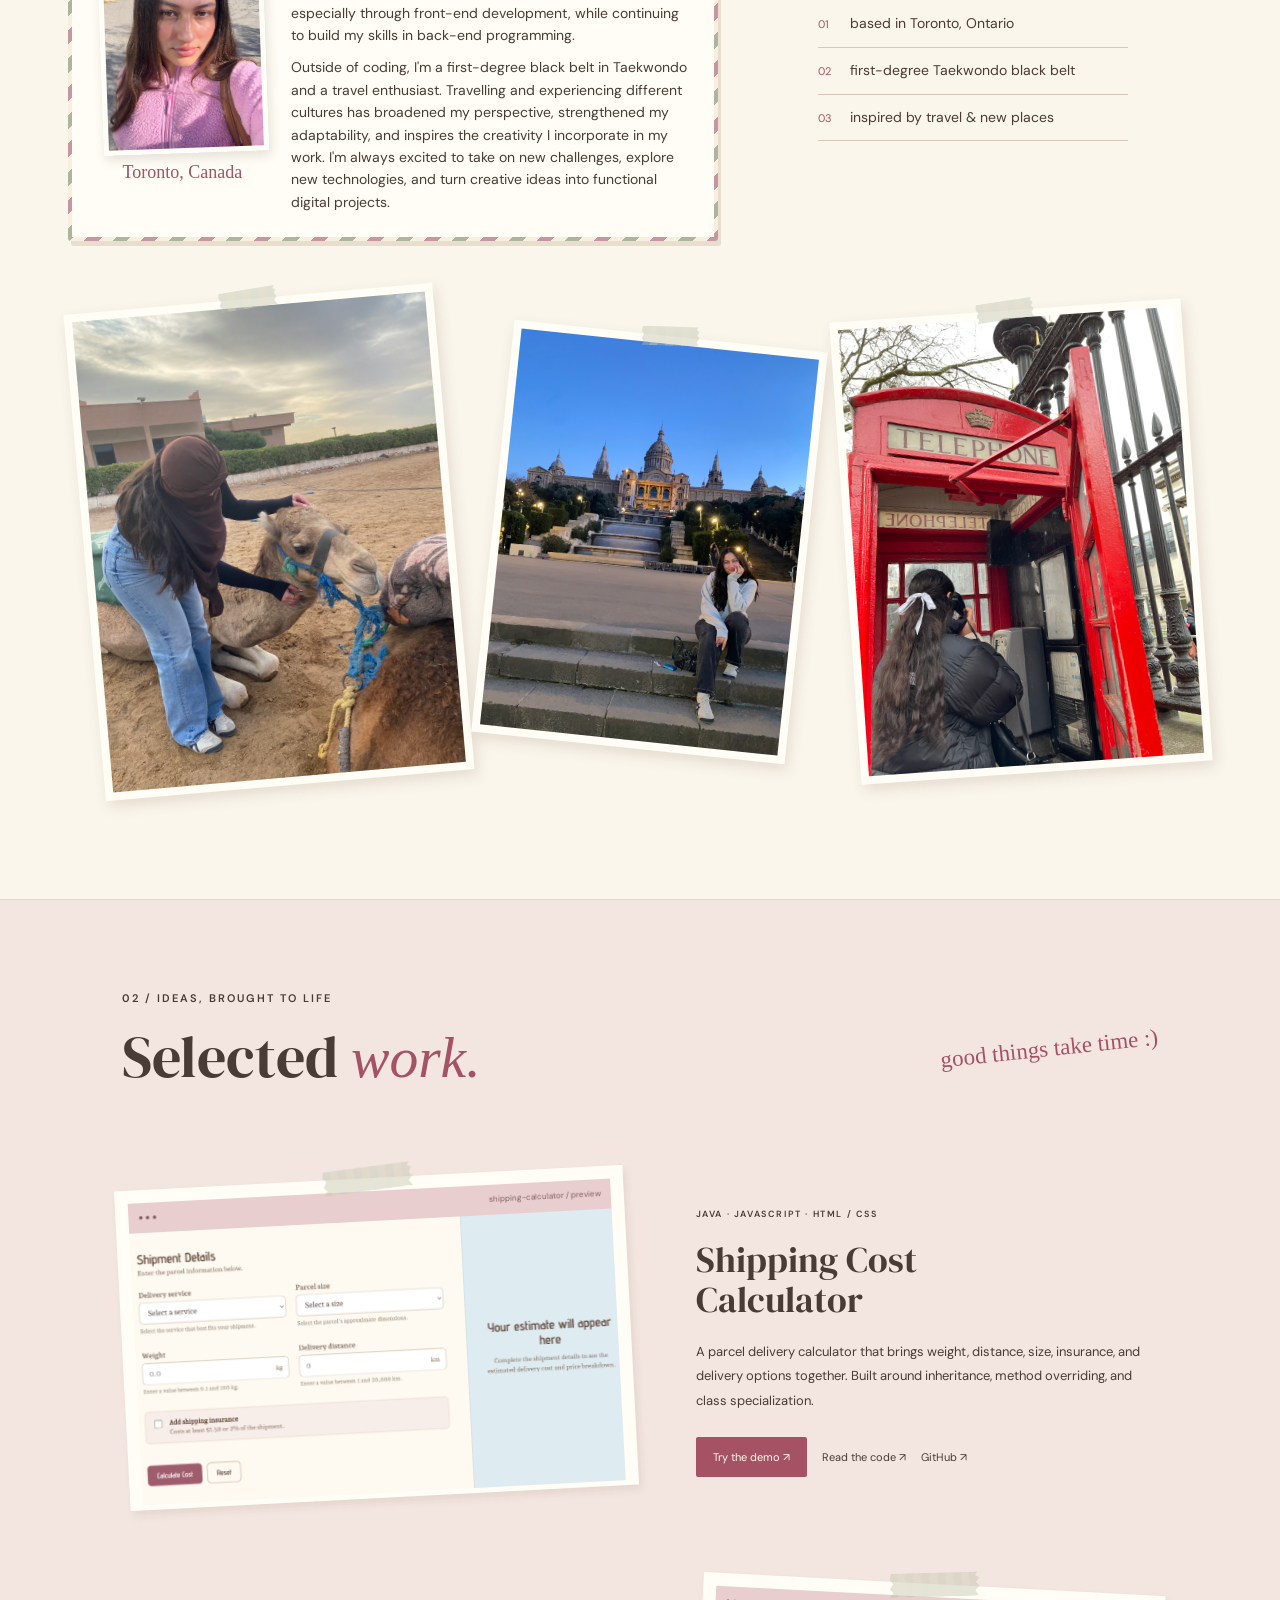
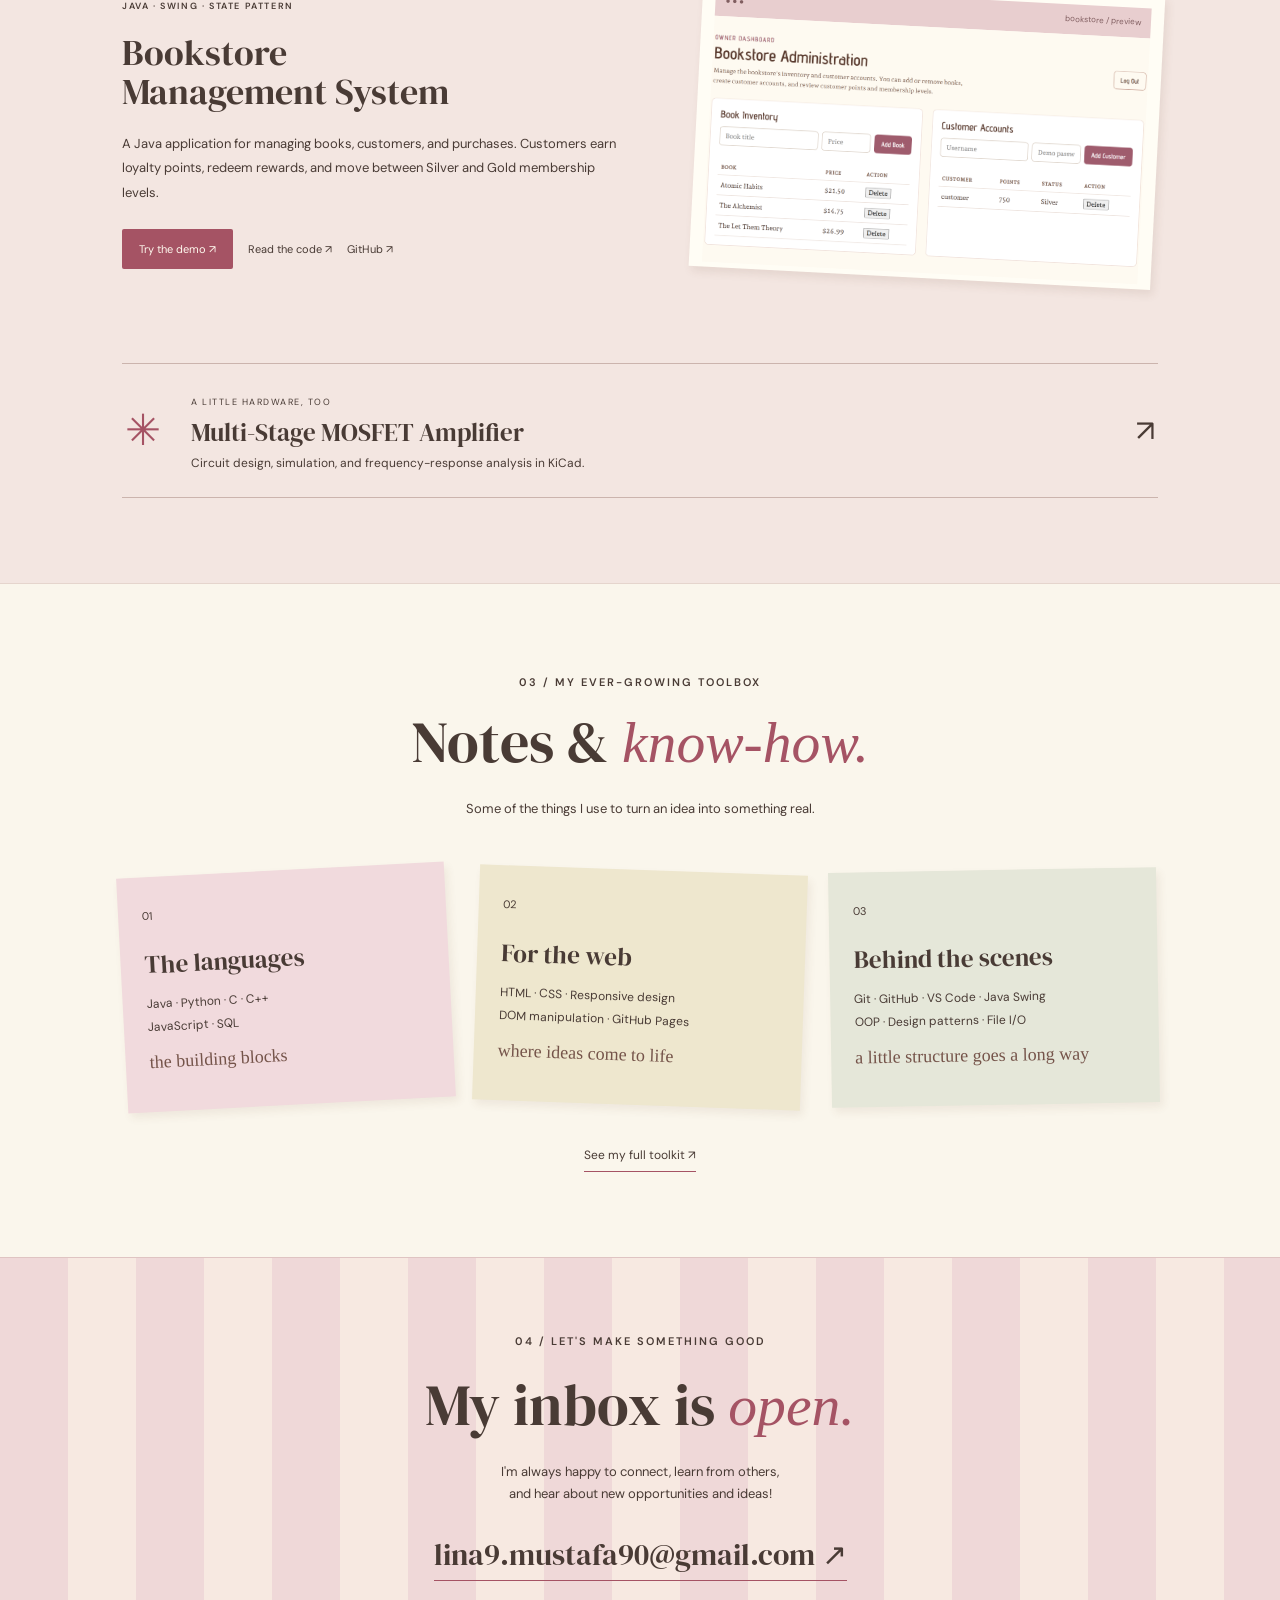
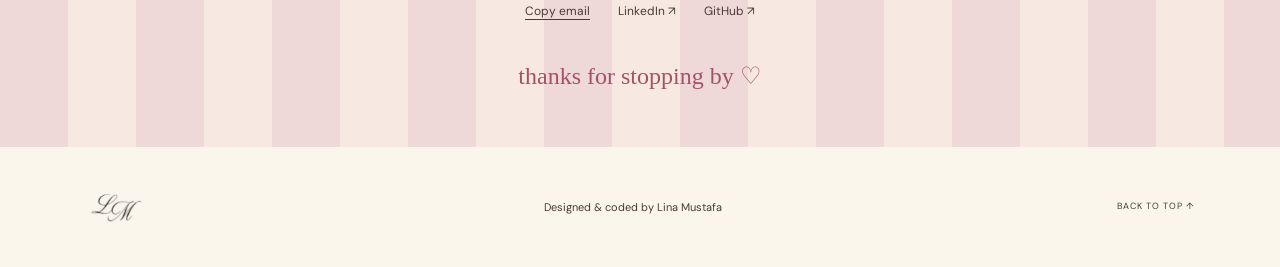
==== commit b2f389b2: "troubleshooting" ====
--- a/index.html
+++ b/index.html
@@ -6,7 +6,7 @@
 <meta name="description" content="Lina Mustafa's little corner of the internet. Software engineering, thoughtful interfaces, and projects built with curiosity.">
 <link rel="icon" href="images/favicon.png"><link rel="preconnect" href="https://fonts.googleapis.com"><link rel="preconnect" href="https://fonts.gstatic.com" crossorigin>
 <link href="https://fonts.googleapis.com/css2?family=DM+Sans:wght@400;500;600;700&family=DM+Serif+Display:ital@0;1&family=La+Belle+Aurore&display=swap" rel="stylesheet">
-<link rel="stylesheet" href="scrapbook.css"><script src="scrapbook.js" defer></script>
+<link rel="stylesheet" href="style.css"><script src="script.js" defer></script>
 </head>
 <body>
 <a class="skip-link" href="#main">Skip to content</a>
--- a/style.css
+++ b/style.css
@@ -0,0 +1,1758 @@
+:root{--cream:#faf6ec;--paper:#fffdf5;--pink:#efd6d8;--rose:#a55364;--ink:#493b35;--muted:#75645d;--line:#d8c7ba}*{box-sizing:border-box}html{scroll-behavior:smooth;scroll-padding-top:28px}body{margin:0;background:var(--cream);color:var(--ink);font-family:'DM Sans',sans-serif;font-size:15px;line-height:1.7}a{color:inherit;text-decoration:none}button{font:inherit;color:inherit;cursor:pointer}a:focus-visible,button:focus-visible{outline:3px solid var(--rose);outline-offset:6px}img{max-width:100%;display:block}h1,h2,h3,p{margin-top:0}h1,h2,h3{font-family:'DM Serif Display',Georgia,serif;font-weight:400;line-height:1.1}h2{font-size:clamp(38px,4.5vw,62px);margin:15px 0 24px}h2 em{color:var(--rose);font-weight:400}.handwritten{font-family:'La Belle Aurore',cursive;font-size:26px;line-height:1.3}.eyebrow{font-size:11px;letter-spacing:2px;font-weight:600}.site-header{height:90px;max-width:1320px;margin:auto;padding:0 55px;display:flex;align-items:center;justify-content:space-between}.wordmark{font-family:'DM Serif Display',serif;font-style:italic;font-size:43px;line-height:1}.wordmark span{font-size:22px;color:var(--rose);vertical-align:top;padding-left:5px}nav{display:flex;align-items:center;gap:38px;font-size:13px}nav a:hover{color:var(--rose)}.nav-contact{border-bottom:1px solid var(--rose);padding:5px 0}.hero{background:repeating-linear-gradient(90deg,#f2dcdc 0px,#f2dcdc 68px,#faf0e7 68px,#faf0e7 136px);border-top:1px solid #dfc4c2;border-bottom:1px solid #dfc4c2;padding:25px 4% 0;overflow:hidden}.hero-caption{display:flex;justify-content:space-between;max-width:1180px;margin:auto;font-size:9px;letter-spacing:1.8px}.hero-title{display:flex;align-items:center;justify-content:center;gap:35px;padding-top:25px}.hero h1{font-size:clamp(64px,9.6vw,138px);letter-spacing:-5px;margin:0}.sparkle{font-size:54px;color:var(--rose)}.role{text-align:center;font-size:11px;letter-spacing:2.5px;margin:16px 0 0}.role span{padding:0 18px;color:var(--rose)}.collage{height:455px;position:relative;max-width:1140px;margin:0 auto}.polaroid{position:absolute;width:190px;left:2%;top:50px;background:var(--paper);padding:13px 13px 10px;transform:rotate(-8deg);box-shadow:2px 6px 12px #6e453325;transition:transform .3s}.polaroid img{width:100%;height:185px;object-fit:cover;object-position:center 28%;filter:saturate(.8)}.polaroid>span:last-child{display:block;text-align:center;font-family:'La Belle Aurore',cursive;font-size:20px;padding-top:10px}.tape{position:absolute;z-index:2;width:90px;height:25px;top:-12px;left:calc(50% - 45px);transform:rotate(-5deg);background:repeating-linear-gradient(90deg,#b8bda863 0 8px,#d0cfbb8a 8px 16px);clip-path:polygon(2% 0,98% 4%,95% 17%,100% 27%,96% 45%,100% 60%,95% 78%,99% 100%,0 96%,4% 78%,0 64%,4% 42%,0 24%)}.welcome-note{position:absolute;left:24%;top:40px;transform:rotate(-5deg);font-size:13px}.welcome-note .handwritten{font-size:36px;color:var(--rose)}.welcome-note p{margin:4px 0}.tiny-star{position:absolute;font-size:36px;right:-26px;bottom:0}.laptop{position:absolute;left:30%;top:192px;width:390px;transform:rotate(-3deg);transition:transform .3s}.laptop-screen{background:#d1c0bc;border:2px solid #6d5a52;border-radius:12px 12px 4px 4px;padding:13px 14px 16px;box-shadow:4px 7px 10px #765c3e25}.window-bar{height:22px;background:#edcfd4;display:flex;align-items:center;gap:5px;padding:0 9px;border:1px solid #9c8580;border-bottom:0}.window-bar i{width:5px;height:5px;border:1px solid #9b6a75;border-radius:100%}.window-bar span{font-size:8px;margin-left:13px}.screen-body{height:119px;background:#fff9ed;border:1px solid #9c8580;padding:17px 16px;position:relative}.code-comment{font-family:monospace;font-size:9px;color:#8b8273;display:block}.code-line{display:block;font-family:monospace;font-size:24px;margin:5px 0}.code-pink{color:var(--rose)}.screen-link{font-size:10px;letter-spacing:1px}.cursor{position:absolute;right:15px;bottom:15px;color:var(--rose)}.laptop-base{height:16px;margin:0 -28px;background:#e2d5cf;border:2px solid #6d5a52;border-radius:2px 2px 40px 40px;position:relative}.laptop-base:before{content:'';width:58px;height:5px;border:1px solid #6d5a52;border-top:0;border-radius:0 0 10px 10px;position:absolute;left:calc(50% - 29px);top:0}.notebook{position:absolute;right:7%;top:41px;width:223px;height:238px;padding:27px 22px 20px 38px;transform:rotate(8deg);background:#f7f1dc;background-image:linear-gradient(#abac8b23 1px,transparent 1px);background-size:100% 25px;border:1px solid #cabfaa;box-shadow:5px 6px 0 #e8dec8,7px 8px 8px #77594326;transition:transform .3s}.notebook small{font-size:8px;letter-spacing:1.2px}.notebook strong{font-family:'DM Serif Display',serif;font-weight:400;font-size:33px;line-height:1.1;display:block;margin:13px 0}.notebook .handwritten{font-size:15px}.notebook-binding{position:absolute;left:9px;top:8px;bottom:8px;width:13px;background:repeating-linear-gradient(0deg,transparent 0 16px,#8c7761 16px 18px,transparent 18px 22px)}.notebook-star{position:absolute;bottom:4px;right:20px;font-size:33px;color:var(--rose)}.coffee{position:absolute;width:117px;left:6%;top:302px;transform:rotate(8deg)}.coffee-label{position:absolute;top:409px;left:1%;font-size:20px}.envelope{position:absolute;width:178px;height:109px;right:3%;top:322px;background:#e3a9b3;border:1px solid #bf808f;transform:rotate(-10deg);box-shadow:3px 5px 8px #765c3e25;transition:transform .3s}.envelope:before,.envelope:after{content:'';position:absolute;inset:0;pointer-events:none}.envelope:before{background:#eabdc5;clip-path:polygon(0 0,50% 60%,100% 0,100% 100%,0 100%)}.envelope:after{border-bottom:1px solid #c58e9a;clip-path:polygon(0 100%,50% 40%,100% 100%);background:#ecc4ca}.envelope-flap{position:absolute;inset:0;background:#f4d3d6;clip-path:polygon(0 0,100% 0,50% 62%);transition:transform .3s;transform-origin:top;z-index:1}.seal{position:absolute;z-index:3;left:calc(50% - 14px);top:43px;background:#9d5265;color:#f9e6e1;border-radius:50%;width:28px;height:28px;text-align:center;font-size:19px;line-height:28px}.envelope-label{position:absolute;z-index:3;bottom:4px;width:100%;text-align:center;font-family:'La Belle Aurore',cursive;font-size:17px}.envelope:hover .envelope-flap{transform:rotateX(40deg)}.desk-star{position:absolute;left:23%;top:300px;font-size:48px;color:var(--rose)}.polaroid:hover{transform:rotate(-4deg) translateY(-5px)}.notebook:hover{transform:rotate(4deg) translateY(-5px)}.laptop:hover{transform:rotate(-1deg) translateY(-5px)}.envelope:hover{transform:rotate(-5deg) translateY(-5px)}.hero-bottom{display:flex;align-items:center;justify-content:space-between;max-width:1180px;margin:15px auto 0;padding:22px 0;border-top:1px solid #b78d8b60}.hero-bottom>a,.hero-bottom>span:last-child{font-size:9px;letter-spacing:1.6px}.hero-bottom>a span{font-size:20px;margin-left:12px}.hero-bottom .handwritten{font-size:21px}.section-wrap{max-width:1120px;margin:auto;padding:85px 42px}.section-heading{margin-bottom:38px}.about-layout{display:grid;grid-template-columns:1.4fr 1fr;gap:95px;align-items:center}.about-paper{position:relative;background:var(--paper);padding:35px 42px;border:1px solid #e8dfd0;box-shadow:5px 6px 0 #efe7d7;transform:rotate(-1deg)}.about-paper .handwritten{font-size:35px;color:var(--rose);margin-bottom:15px}.about-paper p:not(.handwritten){font-size:14px}.text-link{display:inline-block;border-bottom:1px solid var(--rose);font-size:12px;padding:5px 0}.margin-notes{transform:rotate(2deg)}.margin-notes>.handwritten{color:var(--rose)}.margin-notes p{font-size:13px;border-bottom:1px solid #d8c7ba80;padding:12px 0;margin:0}.margin-notes p span{font-size:10px;color:var(--rose);margin-right:15px}.margin-notes img{width:135px;margin:22px 0 0 auto;mix-blend-mode:multiply;transform:rotate(8deg)}.projects-section{background:#f3e6e1;border-block:1px solid #e5d5cd}.heading-row{display:flex;align-items:center;justify-content:space-between}.heading-row>.handwritten{font-size:23px;transform:rotate(-6deg);color:var(--rose)}.project{display:grid;grid-template-columns:1.1fr 1fr;gap:65px;align-items:center;margin:65px 0 85px}.project-photo{position:relative;padding:13px 13px 5px;background:var(--paper);box-shadow:3px 5px 8px #6e45331a;transform:rotate(-3deg);transition:transform .3s}.project-photo:hover{transform:rotate(0)}.mini-window{display:flex;justify-content:space-between;background:#e8cecf;font-size:8px;padding:8px 10px;color:#805e60}.project-photo img{width:100%;aspect-ratio:1.77;object-fit:cover;object-position:top}.photo-caption{display:block;padding:13px 6px;font-family:'La Belle Aurore',cursive;font-size:21px}.project-copy h3{font-size:36px;margin:15px 0 20px}.project-copy p{font-size:13px;line-height:1.9}.project-copy .eyebrow{font-size:9px;letter-spacing:1.6px}.project-links{display:flex;gap:15px;align-items:center;flex-wrap:wrap;font-size:11px;margin-top:23px}.button{display:inline-block;background:var(--rose);color:#fff9ee;padding:11px 17px;border-radius:2px}.button:hover{background:#854454}.reverse .project-photo{order:2;transform:rotate(3deg)}.reverse .project-copy{order:1}.reverse .project-photo:hover{transform:rotate(0)}.hardware-note{border-block:1px solid #cbb4ad;padding:24px 3px;display:flex;gap:30px;align-items:center}.hardware-note>span:first-child{font-size:43px;color:var(--rose)}.hardware-note small{font-size:9px;letter-spacing:1.5px}.hardware-note h3{font-size:25px;margin:6px 0}.hardware-note p{font-size:12px;margin:0}.hardware-note>span:last-child{margin-left:auto;font-size:30px}.skills-section{text-align:center}.skills-section .section-heading p{font-size:13px}.skill-notes{display:grid;grid-template-columns:repeat(3,1fr);gap:26px;margin:50px 0 35px}.skill-note{position:relative;background:#f1dadd;text-align:left;min-height:235px;padding:30px 24px;transform:rotate(-3deg);box-shadow:3px 5px 8px #6e453315}.skill-note:nth-child(2){background:#eee7ce;transform:rotate(2deg)}.skill-note:nth-child(3){background:#e5e7d9;transform:rotate(-1deg)}.note-number{font-size:11px;display:block;margin-bottom:25px}.skill-note h3{font-size:25px;margin-bottom:15px}.skill-note p{font-size:12px;line-height:1.9}.skill-note .handwritten{font-size:18px;color:#75544a}.contact-section{text-align:center;background:repeating-linear-gradient(90deg,#efd8d8 0 68px,#f7e9e1 68px 136px);border-top:1px solid #dfc4c2;padding:70px 20px 55px}.contact-section h2{margin-top:20px}.contact-section>p{font-size:13px}.email-link{display:inline-block;font-family:'DM Serif Display',serif;font-size:clamp(18px,3vw,30px);border-bottom:1px solid var(--rose);margin:10px 0 20px;overflow-wrap:anywhere}.contact-actions{display:flex;justify-content:center;gap:28px;align-items:center;font-size:12px}.contact-actions button{border:0;background:transparent;padding:0;font-size:12px;text-decoration:underline;text-underline-offset:4px}#copy-status{min-height:20px;margin:10px 0}.contact-section>.handwritten{display:block;font-size:24px;color:var(--rose)}footer{display:flex;align-items:center;justify-content:space-between;max-width:1200px;margin:auto;padding:28px 45px;font-size:11px}footer p{margin:0}footer>a:last-child{font-size:9px;letter-spacing:1px}.skip-link{position:absolute;top:-100px;background:var(--paper);padding:12px;z-index:10}.skip-link:focus{top:0}
+@media(min-width:1500px){.hero{padding-top:30px}.collage{height:480px}.hero-title{padding-top:40px}}
+@media(max-width:900px){.site-header{padding:0 28px;height:76px}.hero-caption>span:last-child{display:none}.hero h1{letter-spacing:-3px}.sparkle{font-size:35px}.hero-title{gap:20px}.collage{height:440px}.polaroid{width:150px;left:1%;top:65px}.polaroid img{height:150px}.polaroid>span:last-child{font-size:16px}.welcome-note{left:26%;top:35px}.notebook{width:180px;height:215px;right:0;top:56px;padding-left:29px}.notebook strong{font-size:29px}.notebook small{font-size:7px}.laptop{width:325px;left:27%;top:218px}.coffee{width:90px;left:4%;top:296px}.coffee-label{font-size:16px;top:390px}.envelope{width:135px;height:90px;right:0;top:329px}.envelope .seal{top:30px}.desk-star{left:21%;top:270px}.hero-bottom>span:last-child{display:none}.about-layout{gap:40px}.section-wrap{padding:65px 30px}.project{gap:35px}.project-copy h3{font-size:29px}.skill-notes{gap:14px}.skill-note{padding:25px 18px}.skill-note h3{font-size:22px}}
+@media(max-width:600px){.site-header{height:72px;padding:0 20px}.wordmark{font-size:35px}nav{gap:19px;font-size:11px}.hero{padding:22px 18px 0;background-size:auto}.hero-caption{font-size:8px;justify-content:center}.hero-title{padding-top:27px;gap:10px}.hero h1{font-size:clamp(44px,12vw,70px);letter-spacing:-2px;white-space:nowrap}.sparkle{font-size:24px}.role{font-size:7px;letter-spacing:1.5px;line-height:1.7;margin-top:14px}.role span{padding:0 6px}.collage{height:568px;max-width:400px}.polaroid{width:137px;left:3%;top:34px}.polaroid img{height:142px}.welcome-note{left:auto;right:0;top:50px;font-size:11px}.welcome-note .handwritten{font-size:29px}.welcome-note p{line-height:1.8}.tiny-star{right:3px;bottom:-45px}.laptop{width:250px;left:11%;top:268px}.screen-body{height:100px;padding:12px 8px}.code-comment{font-size:6px}.code-line{font-size:20px}.screen-link{font-size:8px}.window-bar span{font-size:7px}.laptop-screen{padding:10px}.notebook{width:138px;height:158px;right:0;top:429px;padding:14px 12px 12px 26px;transform:rotate(5deg)}.notebook strong{font-size:23px;margin:7px 0}.notebook small{font-size:5px;letter-spacing:.8px}.notebook .handwritten{font-size:11px}.notebook-star{font-size:24px;right:13px;bottom:-3px}.coffee{width:65px;left:auto;right:0;top:209px}.coffee-label{left:auto;right:17%;top:222px;font-size:15px;transform:rotate(-9deg)}.envelope{left:7%;right:auto;top:454px;width:130px;height:82px}.envelope-label{font-size:14px}.envelope .seal{top:28px;width:24px;height:24px;font-size:17px;line-height:24px}.desk-star{top:375px;left:0;font-size:30px}.hero-bottom{margin-top:52px;padding:18px 0;gap:10px}.hero-bottom .handwritten{font-size:17px}.hero-bottom>a{font-size:7px;letter-spacing:1px}.hero-bottom>a span{margin-left:5px}.section-wrap{padding:56px 24px}.eyebrow{font-size:9px;letter-spacing:1.5px}.section-heading{margin-bottom:30px}.about-layout{grid-template-columns:1fr;gap:38px}.about-paper{padding:28px}.margin-notes{padding:0 12px}.margin-notes img{width:110px}.heading-row{display:block}.heading-row>.handwritten{display:block;margin-top:15px;transform:none;font-size:22px}.project{grid-template-columns:1fr;gap:28px;margin:42px 0 58px}.project-copy h3{font-size:32px}.reverse .project-photo,.reverse .project-copy{order:initial}.project-photo{margin:0 5px}.hardware-note{gap:17px}.hardware-note h3{font-size:22px}.hardware-note>span:first-child{font-size:28px}.skill-notes{grid-template-columns:1fr;gap:27px;margin-top:35px}.skill-note{min-height:auto;padding:25px 30px}.note-number{margin-bottom:16px}.skill-note p{font-size:13px}.skill-note h3{font-size:26px}.contact-section{padding-top:55px}.contact-actions{gap:24px}footer{padding:25px 20px;gap:20px}footer p{font-size:9px;max-width:120px}footer>a:last-child{font-size:7px}}
+@media(prefers-reduced-motion:reduce){html{scroll-behavior:auto}*,*:before,*:after{transition:none!important;animation:none!important}}
+@media(max-width:600px){.notebook strong{font-size:20px;white-space:nowrap}.notebook .handwritten{font-size:10px;line-height:1.4;display:block}.polaroid>span:last-child{font-size:14px;white-space:nowrap}.coffee-label{display:none}}
+@media(max-width:360px){nav{gap:12px}.hero-title{gap:7px}.hero h1{font-size:40px}.sparkle{font-size:19px}.welcome-note{font-size:10px;right:-3px}.welcome-note .handwritten{font-size:24px}.polaroid{width:123px}.polaroid img{height:135px}.polaroid>span:last-child{font-size:12px}.laptop{left:9%;width:235px}}
+
+/* HEADER AND FOOTER MONOGRAM */
+.wordmark {
+  display: inline-flex;
+  flex-shrink: 0;
+}
+
+.wordmark img {
+  width: 64px;
+  height: 64px;
+  object-fit: contain;
+  mix-blend-mode: multiply;
+}
+
+/* TRAVEL PHOTO COLLAGE */
+.travel-collage {
+  display: grid;
+  grid-template-columns: repeat(3, minmax(0, 1fr));
+  gap: clamp(16px, 3vw, 32px);
+  margin-top: 48px;
+  padding: 12px;
+}
+
+.travel-photo {
+  position: relative;
+  margin: 0;
+  padding: 10px;
+  background: var(--paper);
+  box-shadow: 3px 5px 12px #6e453320;
+  transform: rotate(-3deg);
+}
+
+.travel-photo:nth-child(2) {
+  transform: rotate(3deg);
+}
+
+.travel-photo:nth-child(3) {
+  transform: rotate(-2deg);
+}
+
+.travel-photo img {
+  display: block;
+  width: 100%;
+  height: auto;
+}
+
+/* Allow content to wrap within its column. */
+.project-copy,
+.about-paper,
+.margin-notes,
+.skill-note {
+  min-width: 0;
+}
+
+/* TABLETS AND SMALLER LAPTOP WINDOWS */
+@media (max-width: 1000px) {
+  .collage {
+    display: grid;
+    grid-template-columns:
+      minmax(0, 1fr)
+      minmax(0, 1.7fr)
+      minmax(0, 1fr);
+    grid-template-areas:
+      "photo welcome notebook"
+      "coffee laptop envelope";
+    gap: 38px 30px;
+    align-items: center;
+    height: auto;
+    margin: 45px auto;
+    padding: 12px 20px;
+  }
+
+  .collage > * {
+    position: relative;
+    inset: auto;
+  }
+
+  .polaroid {
+    grid-area: photo;
+    width: 100%;
+    max-width: 180px;
+  }
+
+  .polaroid img {
+    width: 100%;
+    height: auto;
+  }
+
+  .polaroid > span:last-child {
+    font-size: 15px;
+    white-space: normal;
+  }
+
+  .welcome-note {
+    grid-area: welcome;
+    justify-self: center;
+  }
+
+  .laptop {
+    grid-area: laptop;
+    width: 100%;
+  }
+
+  .laptop-base {
+    margin-inline: -12px;
+  }
+
+  .screen-body {
+    padding: 12px 8px;
+  }
+
+  .code-comment {
+    font-size: 7px;
+  }
+
+  .code-line {
+    font-size: 21px;
+  }
+
+  .screen-link {
+    font-size: 9px;
+  }
+
+  .notebook {
+    grid-area: notebook;
+    width: 100%;
+    height: auto;
+    min-height: 200px;
+    padding: 22px 12px 28px 28px;
+  }
+
+  .notebook strong {
+    font-size: 25px;
+    white-space: nowrap;
+  }
+
+  .notebook small {
+    font-size: 7px;
+  }
+
+  .notebook .handwritten {
+    display: block;
+    font-size: 13px;
+  }
+
+  .coffee {
+    grid-area: coffee;
+    width: 90px;
+    justify-self: center;
+  }
+
+  .envelope {
+    grid-area: envelope;
+    width: 100%;
+    max-width: 160px;
+  }
+
+  .coffee-label,
+  .desk-star {
+    display: none;
+  }
+}
+
+/* NARROW TABLETS AND PHONES */
+@media (max-width: 760px) {
+  .about-layout,
+  .project,
+  .skill-notes {
+    grid-template-columns: minmax(0, 1fr);
+  }
+
+  .reverse .project-photo,
+  .reverse .project-copy {
+    order: initial;
+  }
+
+  .skill-notes {
+    gap: 28px;
+  }
+
+  .collage {
+    grid-template-columns:
+      minmax(0, 1fr)
+      minmax(0, 1fr);
+    grid-template-areas:
+      "photo welcome"
+      "laptop laptop"
+      "coffee notebook"
+      "envelope notebook";
+    max-width: 450px;
+    gap: 30px;
+  }
+
+  .laptop {
+    width: 90%;
+    max-width: 330px;
+    justify-self: center;
+  }
+
+  .notebook {
+    max-width: 185px;
+    justify-self: center;
+  }
+
+  .envelope {
+    justify-self: center;
+  }
+
+  .hero-bottom {
+    margin-top: 0;
+  }
+}
+
+/* SMALL SCREENS */
+@media (max-width: 600px) {
+  .site-header {
+    height: auto;
+    min-height: 76px;
+    padding: 12px 16px;
+    gap: 12px;
+  }
+
+  .wordmark img {
+    width: 48px;
+    height: 48px;
+  }
+
+  .site-header nav {
+    flex-wrap: wrap;
+    justify-content: flex-end;
+    gap: 12px;
+    font-size: 11px;
+  }
+
+  .hero-title {
+    gap: 8px;
+  }
+
+  .hero h1 {
+    font-size: clamp(36px, 10vw, 60px);
+    letter-spacing: -2px;
+  }
+
+  .sparkle {
+    font-size: 18px;
+  }
+
+  .role {
+    letter-spacing: 1px;
+  }
+
+  .collage {
+    padding-inline: 8px;
+    gap: 28px 22px;
+    margin-block: 35px;
+  }
+
+  .polaroid {
+    padding: 9px;
+  }
+
+  .polaroid > span:last-child {
+    font-size: 12px;
+  }
+
+  .welcome-note .handwritten {
+    font-size: 26px;
+  }
+
+  .welcome-note p {
+    font-size: 11px;
+  }
+
+  .tiny-star {
+    display: none;
+  }
+
+  .notebook strong {
+    font-size: 22px;
+  }
+
+  .notebook .handwritten {
+    font-size: 12px;
+  }
+
+  .travel-collage {
+    grid-template-columns: minmax(0, 1fr);
+    max-width: 290px;
+    margin-inline: auto;
+    gap: 30px;
+  }
+
+  footer {
+    flex-wrap: wrap;
+    gap: 16px;
+  }
+}
+
+/* ABOUT SECTION */
+.about.section-wrap {
+  max-width: 1240px;
+  padding-inline: clamp(22px, 4vw, 48px);
+}
+
+.about-layout {
+  display: grid;
+  grid-template-columns: minmax(0, 1.1fr) minmax(0, 1fr);
+  column-gap: clamp(30px, 4vw, 60px);
+  row-gap: 28px;
+  align-items: start;
+}
+
+/* PERSONAL FACTS AND UPPER-RIGHT STAMPS */
+.margin-notes {
+  position: relative;
+  min-width: 0;
+  padding-top: 115px;
+  transform: none;
+}
+
+.margin-notes > img {
+  position: absolute;
+  top: -35px;
+  right: 0;
+  width: clamp(115px, 12vw, 155px);
+  margin: 0;
+  transform: rotate(8deg);
+}
+
+/* PHOTOS SPAN BOTH COLUMNS */
+.about-layout > .travel-collage {
+  grid-column: 1 / -1;
+  display: grid;
+  grid-template-columns:
+    minmax(0, 1fr)
+    minmax(0, 0.85fr)
+    minmax(0, 0.95fr);
+  align-items: center;
+  gap: clamp(16px, 3vw, 38px);
+  width: 100%;
+  max-width: none;
+  margin: 0;
+  padding: 18px 16px 28px;
+}
+
+.about-layout > .travel-collage .travel-photo {
+  position: relative;
+  grid-column: auto;
+  grid-row: auto;
+  justify-self: center;
+  min-width: 0;
+  width: 100%;
+  margin: 0;
+  padding: 8px;
+  background: var(--paper);
+  box-shadow: 3px 6px 14px #6e453325;
+}
+
+/* Different sizes come from the column widths above. */
+.about-layout > .travel-collage .travel-photo:nth-child(1) {
+  transform: rotate(-5deg);
+}
+
+.about-layout > .travel-collage .travel-photo:nth-child(2) {
+  transform: rotate(6deg);
+}
+
+.about-layout > .travel-collage .travel-photo:nth-child(3) {
+  transform: rotate(-4deg);
+}
+
+/* Show the full photographs without cropping. */
+.about-layout > .travel-collage .travel-photo img {
+  display: block;
+  width: 100%;
+  max-width: 100%;
+  height: auto;
+  margin: 0;
+  transform: none;
+  mix-blend-mode: normal;
+}
+
+/* Tape on each photograph */
+.travel-photo .tape {
+  width: 58px;
+  height: 20px;
+  left: calc(50% - 29px);
+  top: -10px;
+}
+
+/* TABLETS AND PHONES */
+@media (max-width: 760px) {
+  .about-layout {
+    grid-template-columns: minmax(0, 1fr);
+    row-gap: 35px;
+  }
+
+  .margin-notes {
+    padding: 85px 0 0;
+  }
+
+  .margin-notes > img {
+    top: -15px;
+    right: 5px;
+    width: 115px;
+  }
+}
+
+/* Two photos above, one centred underneath */
+@media (max-width: 600px) {
+  .about-layout > .travel-collage {
+    grid-template-columns: repeat(2, minmax(0, 1fr));
+    gap: 20px 14px;
+    padding: 12px 8px 20px;
+  }
+
+  .about-layout > .travel-collage .travel-photo:nth-child(3) {
+    grid-column: 1 / -1;
+    width: 55%;
+    margin-top: -12px;
+  }
+}
+
+/* Position stamps relative to the whole About section. */
+.about.section-wrap {
+  position: relative;
+}
+
+.about > .about-stamps {
+  position: absolute;
+  top: 125px;
+  right: clamp(28px, 5vw, 70px);
+  width: clamp(130px, 15vw, 185px);
+  height: auto;
+  margin: 0;
+  transform: rotate(8deg);
+  mix-blend-mode: multiply;
+  pointer-events: none;
+}
+
+/* On smaller screens, reserve room beside the heading. */
+@media (max-width: 760px) {
+  .about > .section-heading {
+    padding-right: 105px;
+  }
+
+  .about > .about-stamps {
+    top: 45px;
+    right: 22px;
+    width: 90px;
+  }
+}
+
+/* Small boarding pass */
+.collage > .welcome-note.boarding-pass {
+  box-sizing: border-box;
+  width: 205px;
+  max-width: 100%;
+  min-width: 0;
+  padding: 0;
+  background: var(--paper, #fffdf5);
+  border: 1px solid #c58e9b;
+  border-radius: 8px;
+  box-shadow: 3px 5px 12px #493b3515;
+  transform: rotate(2deg) scale(0.95);
+  transform-origin: top left;
+  overflow: hidden;
+}
+
+.boarding-pass-heading {
+  display: flex;
+  align-items: center;
+  justify-content: space-between;
+  gap: 8px;
+  padding: 6px 10px;
+  background: #efd6d8;
+  color: var(--ink, #493b35);
+  font-size: 8px;
+  letter-spacing: 1px;
+}
+
+.boarding-pass-heading > span:last-child {
+  font-size: 17px;
+  line-height: 1;
+}
+
+.boarding-pass-label {
+  display: block;
+  margin: 10px 10px 3px;
+  font-size: 7px;
+  letter-spacing: 1.5px;
+}
+
+.boarding-pass-city {
+  display: block;
+  padding: 0 10px 10px;
+  color: var(--rose, #a55364);
+  font-family: "DM Serif Display", Georgia, serif;
+  font-size: 21px;
+  font-weight: normal;
+  line-height: 1.15;
+}
+
+.boarding-pass-bottom {
+  display: flex;
+  align-items: center;
+  justify-content: space-between;
+  flex-wrap: wrap;
+  gap: 6px;
+  padding: 7px 10px;
+  border-top: 1px dashed #c58e9b;
+  font-size: 7px;
+  letter-spacing: 1px;
+}
+
+.boarding-pass-barcode {
+  display: block;
+  width: 42px;
+  height: 15px;
+  background: repeating-linear-gradient(
+    to right,
+    #493b35 0 1px,
+    transparent 1px 3px,
+    #493b35 3px 5px,
+    transparent 5px 7px
+  );
+  opacity: 0.65;
+}
+
+/* Smaller handwriting, lower beneath the portrait */
+.collage > .coffee.creating-caption {
+  top: 340px;
+  width: 210px;
+  max-width: 100%;
+  padding: 0;
+  margin: 0;
+  background: none;
+  border: 0;
+  outline: 0;
+  box-shadow: none;
+  color: var(--rose, #a55364);
+  font-family: "La Belle Aurore", cursive;
+  font-size: 23px;
+  line-height: 1.3;
+  text-align: center;
+  white-space: nowrap;
+  transform: rotate(-6deg);
+}
+
+/* Preserve the responsive grid layout */
+@media (max-width: 1000px) {
+  .collage > .welcome-note.boarding-pass,
+  .collage > .coffee.creating-caption {
+    position: relative;
+    inset: auto;
+    min-width: 0;
+    justify-self: center;
+  }
+
+  .collage > .welcome-note.boarding-pass {
+    grid-area: welcome;
+  }
+
+  .collage > .coffee.creating-caption {
+    grid-area: coffee;
+    width: 100%;
+    margin-top: 12px;
+    font-size: 18px;
+  }
+}
+
+@media (max-width: 380px) {
+  .collage > .coffee.creating-caption {
+    font-size: 16px;
+  }
+}
+
+/* Make the whole boarding pass smaller */
+.collage > .welcome-note.boarding-pass {
+  transform: rotate(-4deg) scale(0.75);
+  transform-origin: top left;
+}
+
+/* Move the handwriting lower and left on desktop */
+@media (min-width: 1001px) {
+  .collage > .coffee.creating-caption {
+    top: 375px;
+    left: 2%;
+  }
+
+  .collage > .welcome-note.boarding-pass {
+    left: 16%;
+    top: 65px;
+    z-index: 3;
+  }
+}
+
+/* ========================================
+   PHOTO BOOTH LANDING SECTION
+   ======================================== */
+
+.photobooth-hero {
+  --booth-cream: var(--cream, #faf6ec);
+  --booth-paper: var(--paper, #fffdf5);
+  --booth-ink: var(--ink, #493b35);
+  --booth-muted: var(--muted, #75645d);
+  --booth-rose: var(--rose, #a55364);
+  --booth-line: var(--line, #d8c7ba);
+  --booth-blush: #efdde0;
+  --booth-pink: #e8c6cf;
+
+  padding: 32px 20px 0;
+  color: var(--booth-ink);
+  background: var(--booth-cream);
+  border-bottom: 1px solid var(--booth-line);
+  font-family: "DM Sans", sans-serif;
+}
+
+.photobooth-hero,
+.photobooth-hero *,
+.photobooth-hero *::before,
+.photobooth-hero *::after {
+  box-sizing: border-box;
+}
+
+.photobooth-inner {
+  width: 100%;
+  max-width: 1080px;
+  margin-inline: auto;
+}
+
+.photobooth-hero a {
+  text-decoration: none;
+}
+
+.photobooth-hero a:focus-visible {
+  outline: 3px solid var(--booth-rose);
+  outline-offset: 5px;
+}
+
+/* Name and introductory caption */
+
+.photobooth-heading {
+  text-align: center;
+}
+
+.photobooth-heading > p {
+  margin: 0;
+  color: var(--booth-muted);
+  font-size: 9px;
+  font-weight: 500;
+  line-height: 1.6;
+  letter-spacing: 2px;
+}
+
+.photobooth-heading h1 {
+  margin: 10px 0 6px;
+  color: var(--booth-ink);
+  font-family: "DM Serif Display", Georgia, serif;
+  font-size: clamp(46px, 10vw, 96px);
+  font-weight: 400;
+  line-height: 1.08;
+  letter-spacing: -2px;
+}
+
+.photobooth-heading h1 em {
+  color: var(--booth-rose);
+  font-weight: 400;
+}
+
+.photobooth-heading > span {
+  display: block;
+  margin-top: 8px;
+  color: var(--booth-rose);
+  font-family: "La Belle Aurore", cursive;
+  font-size: 21px;
+  line-height: 1.5;
+}
+
+/* Mobile layout first */
+
+.photobooth-layout {
+  display: grid;
+  grid-template-columns: minmax(0, 1fr);
+  gap: 28px;
+  max-width: 460px;
+  margin: 30px auto 0;
+  padding-bottom: 32px;
+}
+
+.photobooth-layout > * {
+  min-width: 0;
+}
+
+/* The booth */
+
+.photobooth-scene {
+  position: relative;
+  width: min(100%, 330px);
+  margin-inline: auto;
+}
+
+.photobooth-machine {
+  position: relative;
+  z-index: 2;
+  padding: 15px 17px 19px;
+  background: var(--booth-blush);
+  border: 1px solid #cba7af;
+  border-radius: 18px 18px 7px 7px;
+  box-shadow:
+    inset 0 3px 0 #ffffff70,
+    0 4px 0 #d6b3bc,
+    0 8px 16px #493b350c;
+}
+
+/* Inset cream sign */
+
+.photobooth-sign {
+  display: flex;
+  align-items: center;
+  justify-content: center;
+  gap: 12px;
+  min-height: 66px;
+  padding: 11px 9px;
+  background: var(--booth-paper);
+  border: 1px solid #cfb7b6;
+  border-radius: 9px;
+  box-shadow: inset 0 0 0 4px #f5eae5;
+}
+
+.photobooth-sign p {
+  margin: 0;
+  color: var(--booth-rose);
+  font-size: 10px;
+  font-weight: 500;
+  line-height: 1.6;
+  letter-spacing: 1.3px;
+  text-align: center;
+}
+
+.photobooth-sign p > span {
+  display: block;
+  font-family: "DM Serif Display", Georgia, serif;
+  font-size: 21px;
+  font-weight: 400;
+  letter-spacing: 3px;
+}
+
+.photobooth-sign-star {
+  flex-shrink: 0;
+  color: var(--booth-rose);
+  font-size: 25px;
+}
+
+/* Small details above the slot */
+
+.photobooth-machine-details {
+  display: flex;
+  align-items: center;
+  justify-content: space-between;
+  gap: 10px;
+  padding: 13px 5px 10px;
+}
+
+.photobooth-machine-details > span:first-child {
+  color: #785b62;
+  font-size: 7px;
+  line-height: 1.5;
+  letter-spacing: 1.1px;
+}
+
+.photobooth-light {
+  flex-shrink: 0;
+  width: 7px;
+  height: 7px;
+  background: #a8ad95;
+  border: 1px solid #8e957b;
+  border-radius: 50%;
+  box-shadow: 0 0 0 3px #fffdf540;
+}
+
+.photobooth-slot {
+  height: 12px;
+  margin-inline: 7px;
+  background: #65504c;
+  border: 1px solid #503e3b;
+  border-radius: 8px;
+  box-shadow:
+    inset 0 3px 4px #30232160,
+    0 1px 0 #ffffff80;
+}
+
+/* Printed strip:
+   clipped at the top so it appears to emerge from the slot */
+
+.photobooth-print-area {
+  position: relative;
+  z-index: 3;
+  width: 100%;
+  margin-top: -25px;
+  padding: 0 16px 16px;
+  overflow: hidden;
+}
+
+.photobooth-strip {
+  position: relative;
+  width: 192px;
+  max-width: 100%;
+  margin: 0 auto;
+  padding: 12px 10px 0;
+  background: var(--booth-paper);
+  border: 1px solid #ded0c1;
+  box-shadow: 3px 6px 10px #493b351c;
+  transform: rotate(-2deg);
+  transform-origin: center top;
+}
+
+/* Three landscape crops keep the strip compact on phones */
+
+.photobooth-picture {
+  position: relative;
+  width: 100%;
+  aspect-ratio: 1.65;
+  margin-bottom: 8px;
+  overflow: hidden;
+  background: #e6dbd0;
+  border: 1px solid #d9cbbc;
+}
+
+.photobooth-picture img {
+  display: block;
+  width: 100%;
+  height: 100%;
+  object-fit: cover;
+}
+
+/* Adjust these percentages if a face needs repositioning */
+
+.photobooth-picture-portrait img {
+  object-position: center 28%;
+}
+
+.photobooth-picture-barcelona img {
+  object-position: center 45%;
+}
+
+.photobooth-picture-camel img {
+  object-position: center 50%;
+}
+
+.photobooth-picture > span {
+  position: absolute;
+  right: 5px;
+  bottom: 4px;
+  color: #fffdf5;
+  font-size: 8px;
+  letter-spacing: 1px;
+  text-shadow: 0 1px 3px #00000090;
+}
+
+.photobooth-strip figcaption {
+  padding: 5px 0 12px;
+  color: var(--booth-rose);
+  font-family: "La Belle Aurore", cursive;
+  font-size: 16px;
+  line-height: 1.4;
+  text-align: center;
+}
+
+.photobooth-side-note {
+  display: none;
+}
+
+/* Introduction */
+
+.photobooth-copy {
+  text-align: center;
+}
+
+.photobooth-eyebrow {
+  margin: 0;
+  color: var(--booth-muted);
+  font-size: 8px;
+  font-weight: 500;
+  line-height: 1.7;
+  letter-spacing: 1.6px;
+}
+
+.photobooth-copy h2 {
+  margin: 14px 0 17px;
+  color: var(--booth-ink);
+  font-family: "DM Serif Display", Georgia, serif;
+  font-size: clamp(34px, 7.5vw, 44px);
+  font-weight: 400;
+  line-height: 1.14;
+  letter-spacing: -.8px;
+}
+
+.photobooth-copy h2 em {
+  color: var(--booth-rose);
+  font-weight: 400;
+}
+
+.photobooth-description {
+  max-width: 370px;
+  margin: 0 auto;
+  color: var(--booth-muted);
+  font-size: 14px;
+  line-height: 1.85;
+}
+
+/* Project and About links */
+
+.photobooth-actions {
+  display: flex;
+  flex-wrap: wrap;
+  align-items: center;
+  justify-content: center;
+  gap: 12px 20px;
+  margin-top: 24px;
+}
+
+.photobooth-actions a {
+  display: inline-flex;
+  align-items: center;
+  justify-content: center;
+  gap: 12px;
+  min-height: 44px;
+  font-size: 12px;
+  line-height: 1.5;
+}
+
+.photobooth-primary {
+  padding: 12px 19px;
+  color: var(--booth-paper);
+  background: var(--booth-rose);
+  border: 1px solid var(--booth-rose);
+  border-radius: 3px;
+  box-shadow: 2px 3px 0 #d9b7bf;
+  transition:
+    transform 180ms ease,
+    box-shadow 180ms ease;
+}
+
+.photobooth-secondary {
+  padding: 9px 0;
+  color: var(--booth-ink);
+  border-bottom: 1px solid #bc9298;
+}
+
+.photobooth-secondary > span {
+  color: var(--booth-rose);
+  transition: transform 180ms ease;
+}
+
+.photobooth-handwritten {
+  margin: 24px 0 0;
+  color: var(--booth-rose);
+  font-family: "La Belle Aurore", cursive;
+  font-size: 23px;
+  line-height: 1.5;
+}
+
+/* Bottom edge */
+
+.photobooth-bottom {
+  display: flex;
+  flex-wrap: wrap;
+  align-items: center;
+  justify-content: center;
+  gap: 5px 20px;
+  padding: 16px 0;
+  border-top: 1px solid var(--booth-line);
+  text-align: center;
+}
+
+.photobooth-bottom > span {
+  color: var(--booth-rose);
+  font-family: "La Belle Aurore", cursive;
+  font-size: 20px;
+  line-height: 1.5;
+}
+
+.photobooth-bottom a {
+  display: inline-flex;
+  align-items: center;
+  gap: 12px;
+  min-height: 44px;
+  color: var(--booth-muted);
+  font-size: 8px;
+  letter-spacing: 1.5px;
+}
+
+.photobooth-bottom a > span {
+  color: var(--booth-rose);
+  font-size: 22px;
+}
+
+/* Desktop: booth beside the introduction */
+
+@media (min-width: 800px) {
+  .photobooth-hero {
+    padding: 36px 32px 0;
+  }
+
+  .photobooth-heading > span {
+    font-size: 24px;
+  }
+
+  .photobooth-layout {
+    grid-template-columns: minmax(0, .95fr) minmax(0, 1.05fr);
+    align-items: center;
+    gap: 70px;
+    max-width: 940px;
+    margin-top: 38px;
+    padding: 0 20px 42px;
+  }
+
+  .photobooth-scene {
+    width: 350px;
+    max-width: 100%;
+  }
+
+  .photobooth-strip {
+    width: 212px;
+  }
+
+  .photobooth-side-note {
+    position: absolute;
+    right: -24px;
+    bottom: 48px;
+    z-index: 4;
+    display: block;
+    color: var(--booth-rose);
+    font-family: "La Belle Aurore", cursive;
+    font-size: 20px;
+    line-height: 1.3;
+    text-align: center;
+    transform: rotate(7deg);
+    pointer-events: none;
+  }
+
+  .photobooth-copy {
+    text-align: left;
+  }
+
+  .photobooth-eyebrow {
+    font-size: 9px;
+  }
+
+  .photobooth-copy h2 {
+    font-size: clamp(40px, 4.3vw, 54px);
+  }
+
+  .photobooth-description {
+    margin-inline: 0;
+    font-size: 15px;
+  }
+
+  .photobooth-actions {
+    justify-content: flex-start;
+  }
+
+  .photobooth-bottom {
+    justify-content: space-between;
+    text-align: left;
+  }
+}
+
+/* Narrow phones */
+
+@media (max-width: 360px) {
+  .photobooth-hero {
+    padding-inline: 16px;
+  }
+
+  .photobooth-heading > p {
+    font-size: 8px;
+    letter-spacing: 1.5px;
+  }
+
+  .photobooth-heading > span {
+    font-size: 18px;
+  }
+
+  .photobooth-sign {
+    gap: 8px;
+  }
+
+  .photobooth-sign p {
+    font-size: 9px;
+    letter-spacing: 1px;
+  }
+
+  .photobooth-sign-star {
+    font-size: 20px;
+  }
+
+  .photobooth-actions {
+    flex-direction: column;
+    gap: 8px;
+  }
+}
+
+/* Subtle interactions for mouse users */
+
+@media (hover: hover) and (pointer: fine) {
+  .photobooth-primary:hover {
+    transform: translateY(-2px);
+    box-shadow: 2px 5px 0 #d9b7bf;
+  }
+
+  .photobooth-secondary:hover > span {
+    transform: translate(2px, -2px);
+  }
+}
+
+/* Short printing animation; no JavaScript needed */
+
+@keyframes photobooth-print {
+  from {
+    transform: translateY(-65px) rotate(-2deg);
+  }
+
+  to {
+    transform: translateY(0) rotate(-2deg);
+  }
+}
+
+@media (prefers-reduced-motion: no-preference) {
+  .photobooth-strip {
+    animation: photobooth-print 1.2s cubic-bezier(.22, 1, .36, 1) both;
+  }
+}
+
+@media (prefers-reduced-motion: reduce) {
+  .photobooth-hero *,
+  .photobooth-hero *::before,
+  .photobooth-hero *::after {
+    animation: none !important;
+    transition: none !important;
+  }
+}
+/* ========================================
+   TALLER PHOTOS + ENCLOSED PHOTO BOOTH
+   Add after the existing photo booth CSS
+   ======================================== */
+
+/* Extend the blush booth around the whole strip */
+
+.photobooth-scene {
+  isolation: isolate;
+  width: min(100%, 340px);
+  padding-bottom: 22px;
+  background: var(--booth-blush);
+  border: 1px solid #cba7af;
+  border-radius: 20px 20px 12px 12px;
+  box-shadow:
+    inset 0 3px 0 #ffffff70,
+    0 5px 0 #d6b3bc,
+    0 12px 24px #493b3510;
+}
+
+/* The sign is now the top of one continuous machine */
+
+.photobooth-machine {
+  padding: 16px 17px 19px;
+  background: transparent;
+  border: 0;
+  border-radius: 19px 19px 0 0;
+  box-shadow: none;
+}
+
+/* A recessed cream panel behind the hanging strip */
+
+.photobooth-scene::before {
+  content: "";
+  position: absolute;
+  z-index: 0;
+  top: 125px;
+  bottom: 17px;
+  left: 16px;
+  right: 16px;
+  background: var(--booth-cream);
+  border: 1px solid #d6bdbb;
+  border-radius: 5px 5px 9px 9px;
+  box-shadow: inset 0 4px 10px #493b350b;
+  pointer-events: none;
+}
+
+/* Keep the opening above the recessed panel */
+
+.photobooth-slot {
+  position: relative;
+  z-index: 1;
+  height: 12px;
+  background: #65504c;
+  box-shadow:
+    inset 0 3px 4px #30232160,
+    0 1px 0 #ffffff80;
+}
+
+/* Clip the moving strip exactly where it leaves the slot */
+
+.photobooth-print-area {
+  position: relative;
+  z-index: 3;
+  width: 100%;
+  margin-top: -25px;
+  padding: 0 25px 20px;
+  overflow: hidden;
+}
+
+/* Cream paper strip */
+
+.photobooth-strip {
+  width: 200px;
+  max-width: 100%;
+  margin: 0 auto;
+  padding: 13px 10px 0;
+  background: var(--booth-paper);
+  border: 1px solid #ded0c1;
+  box-shadow:
+    3px 7px 12px #493b351c,
+    0 1px 2px #493b350c;
+  transform: rotate(-1.5deg);
+  transform-origin: center top;
+
+  /* Replace the previous short slide animation */
+  animation: none;
+}
+
+/* Taller photos: about 24% taller than your current ones */
+
+.photobooth-picture {
+  aspect-ratio: 6 / 5;
+  height: auto;
+  margin-bottom: 9px;
+}
+
+.photobooth-picture img {
+  display: block;
+  width: 100%;
+  height: 100%;
+  object-fit: cover;
+}
+
+/* Starting crop positions */
+
+.photobooth-picture-portrait img {
+  object-position: center 28%;
+}
+
+.photobooth-picture-barcelona img {
+  object-position: center 45%;
+}
+
+.photobooth-picture-camel img {
+  object-position: center 50%;
+}
+
+/* Give the handwritten caption its own space */
+
+.photobooth-strip figcaption {
+  padding: 7px 2px 14px;
+  font-size: 16px;
+  line-height: 1.5;
+  text-align: center;
+}
+
+/* Remove the extra caption currently overlapping the strip */
+
+.photobooth-side-note {
+  display: none;
+}
+
+/* Feed the entire strip out of the slot, then gently settle */
+
+@keyframes photobooth-feed-down {
+  0% {
+    transform: translateY(-110%) rotate(0deg);
+  }
+
+  75% {
+    transform: translateY(0) rotate(0deg);
+  }
+
+  88% {
+    transform: translateY(0) rotate(-2deg);
+  }
+
+  100% {
+    transform: translateY(0) rotate(-1.5deg);
+  }
+}
+
+@media (prefers-reduced-motion: no-preference) {
+  .photobooth-strip {
+    animation:
+      photobooth-feed-down 2.8s
+      cubic-bezier(.25, .65, .3, 1)
+      .2s both;
+  }
+}
+
+/* Slightly larger booth on desktop */
+
+@media (min-width: 800px) {
+  .photobooth-scene {
+    width: 360px;
+    max-width: 100%;
+  }
+
+  .photobooth-strip {
+    width: 220px;
+  }
+}
+
+/* Keep the full booth contained on small phones */
+
+@media (max-width: 360px) {
+  .photobooth-machine {
+    padding-inline: 13px;
+  }
+
+  .photobooth-print-area {
+    padding-inline: 20px;
+  }
+
+  .photobooth-strip {
+    width: 190px;
+  }
+}
+
+@media (prefers-reduced-motion: reduce) {
+  .photobooth-strip {
+    animation: none;
+    transform: rotate(-1.5deg);
+  }
+}
+
+/* Match the footer's stripe spacing with softer colours. */
+.photobooth-hero {
+  background: repeating-linear-gradient(
+    to right,
+    #faedef 0 68px,
+    #f6e4e8 68px 136px
+  );
+  border-bottom: 1px solid #dfc3ca;
+}
+
+/* Warm gray booth casing */
+.photobooth-scene {
+  background: #dedbd7;
+  border-color: #b8b3ad;
+  box-shadow:
+    inset 0 3px 0 #f4f2ef,
+    0 4px 0 #c3bdb7,
+    0 10px 20px #493b3512;
+}
+
+/* Let the gray casing show around the sign. */
+.photobooth-machine {
+  background: transparent;
+}
+
+.photobooth-sign {
+  border-color: #c5c0ba;
+  box-shadow: inset 0 0 0 4px #eeebe6;
+}
+
+/* Gray trim around the cream photo compartment */
+.photobooth-scene::before {
+  border-color: #c4beb8;
+}
+
+/* Dark opening so the paper looks like it's feeding out */
+.photobooth-slot {
+  background: #514e4c;
+  border-color: #423f3d;
+}
+
+/* Light catches the upper-left edge of the gray casing. */
+.photobooth-scene {
+  background: linear-gradient(
+    110deg,
+    #e9e6e2 0%,
+    #dedbd7 32%,
+    #dad6d1 78%,
+    #cec9c3 100%
+  );
+  border: 1px solid #b5afa8;
+  box-shadow:
+    inset 2px 2px 0 #faf8f4,
+    inset -3px -2px 0 #c6c0b9,
+    0 4px 0 #b9b2aa,
+    3px 9px 14px #493b351a;
+}
+
+/* A thin rim gives the cream sign the depth of an inset plaque. */
+.photobooth-sign {
+  background: var(--booth-paper);
+  border: 1px solid #bcb6ae;
+  box-shadow:
+    inset 0 2px 3px #493b3514,
+    inset 0 0 0 4px #eeebe5,
+    0 1px 0 #faf8f4;
+}
+
+/* The tray is darkest just inside its top and left edges. */
+.photobooth-scene::before {
+  background: var(--booth-cream);
+  border-color: #bfb8af;
+  box-shadow:
+    inset 2px 4px 7px #55494024,
+    inset -1px -1px 0 #fffdf7,
+    0 1px 0 #f6f3ee;
+}
+
+/* A dark opening with a narrow, light-catching lower edge. */
+.photobooth-slot {
+  background: linear-gradient(#332f2d, #544f4b);
+  border-color: #49443f;
+  box-shadow:
+    inset 0 3px 3px #231f1d66,
+    0 1px 0 #faf7f1;
+}
+
+/* A stationary shadow falls across the moving paper at the slot. */
+.photobooth-print-area::after {
+  content: "";
+  position: absolute;
+  z-index: 1;
+  top: 0;
+  left: 50%;
+  transform: translateX(-50%);
+  width: min(100%, var(--strip-width));
+  height: 9px;
+  background: linear-gradient(to bottom, #39312b36, transparent);
+  pointer-events: none;
+}
+
+.photobooth-scene {
+  --strip-width: 200px;
+}
+
+.photobooth-strip {
+  width: var(--strip-width);
+  box-shadow:
+    1px 2px 3px #493b351a,
+    4px 8px 10px #493b351c;
+}
+
+@media (min-width: 800px) {
+  .photobooth-scene {
+    --strip-width: 220px;
+  }
+}
+
+@media (max-width: 360px) {
+  .photobooth-scene {
+    --strip-width: 190px;
+  }
+}
+
+/* About: taped note beside a vintage photo passport */
+#about .about-layout {
+  display: grid;
+  grid-template-columns: minmax(0, 1.15fr) minmax(0, 1fr);
+  align-items: center;
+  gap: clamp(30px, 5vw, 70px);
+}
+
+#about .about-layout > .travel-collage {
+  grid-column: 1 / -1;
+}
+
+/* About: a postcard beside a few handwritten facts */
+#about .about-layout {
+  display: grid;
+  grid-template-columns: minmax(0, 1.4fr) minmax(0, 1fr);
+  align-items: center;
+  gap: clamp(32px, 5vw, 72px);
+}
+
+/* Cream postcard with a faded rose and sage airmail edge */
+#about .about-paper {
+  display: flow-root;
+  position: relative;
+  min-width: 0;
+  padding: clamp(24px, 3vw, 38px);
+  border: 4px solid transparent;
+  border-radius: 3px;
+  background:
+    linear-gradient(var(--paper, #fffdf5), var(--paper, #fffdf5)) padding-box,
+    repeating-linear-gradient(
+      135deg,
+      #c797a1 0 10px,
+      #f8efdf 10px 20px,
+      #adb59e 20px 30px,
+      #f8efdf 30px 40px
+    ) border-box;
+  box-shadow: 3px 5px 0 #e8dece;
+  transform: rotate(-0.6deg);
+}
+
+/* The stamps share the greeting row; the bio gets the full width. */
+#about .about-postage {
+  float: right;
+  display: block;
+  width: clamp(64px, 7vw, 86px);
+  height: auto;
+  margin: -6px -4px 12px 16px;
+}
+
+#about .about-paper > .handwritten {
+  margin: 0 0 14px;
+  color: var(--rose, #a55364);
+  font-size: clamp(32px, 3vw, 40px);
+  line-height: 1.3;
+}
+
+#about .about-paper > p:not(.handwritten) {
+  clear: both;
+  margin: 0;
+  color: var(--ink, #493b35);
+  font-size: 15px;
+  line-height: 1.75;
+}
+
+#about .about-paper > p:not(.handwritten) + p {
+  margin-top: 14px;
+}
+
+/* Facts sit directly on the section background. */
+#about .about-facts {
+  min-width: 0;
+}
+
+#about .about-facts h3 {
+  margin: 0 0 10px;
+  color: var(--rose, #a55364);
+  font-family: "La Belle Aurore", cursive;
+  font-size: 22px;
+  font-weight: 400;
+  line-height: 1.4;
+}
+
+#about .about-facts ol {
+  margin: 0;
+  padding: 0;
+  list-style: none;
+  counter-reset: about-fact;
+}
+
+#about .about-facts li {
+  counter-increment: about-fact;
+  display: grid;
+  grid-template-columns: 22px minmax(0, 1fr);
+  align-items: baseline;
+  gap: 10px;
+  padding: 12px 0;
+  border-bottom: 1px solid var(--line, #d8c7ba);
+  color: var(--ink, #493b35);
+  font-size: 14px;
+  line-height: 1.55;
+}
+
+#about .about-facts li::before {
+  content: counter(about-fact, decimal-leading-zero);
+  color: var(--rose, #a55364);
+  font-size: 11px;
+}
+
+#about .about-layout > .travel-collage {
+  grid-column: 1 / -1;
+}
+
+@media (max-width: 760px) {
+  #about .about-layout {
+    grid-template-columns: minmax(0, 1fr);
+    gap: 28px;
+  }
+
+  #about .about-paper {
+    padding: 22px;
+    transform: none;
+  }
+
+  #about .about-facts h3 {
+    font-size: 20px;
+  }
+}
+
+/* About section: a wide postcard beside the facts */
+#about .about-layout {
+  grid-template-columns: minmax(0, 2.6fr) minmax(190px, 1fr);
+  gap: clamp(24px, 3vw, 42px);
+  align-items: center;
+}
+
+#about .about-paper.about-photo-card {
+  display: grid;
+  grid-template-columns: minmax(0, 0.8fr) minmax(0, 1.4fr);
+  align-items: center;
+  gap: clamp(18px, 2.5vw, 32px);
+  padding: clamp(24px, 3vw, 38px);
+  transform: none;
+}
+
+/* A slightly tilted print, with the caption level underneath */
+#about .about-card-portrait {
+  width: 100%;
+  max-width: 250px;
+  margin: 0;
+  justify-self: center;
+  text-align: center;
+}
+
+#about .about-card-portrait img {
+  display: block;
+  box-sizing: border-box;
+  width: 100%;
+  height: auto;
+  border: 7px solid #fffdf8;
+  box-shadow: 2px 5px 12px #493b3524;
+  transform: rotate(-2deg);
+}
+
+#about .about-card-portrait figcaption {
+  margin-top: 12px;
+  color: var(--rose, #a55364);
+  font-family: "La Belle Aurore", cursive;
+  font-size: 21px;
+  line-height: 1.3;
+}
+
+#about .about-card-message {
+  min-width: 0;
+}
+
+#about .about-card-message > .handwritten {
+  margin: 0 0 14px;
+  color: var(--rose, #a55364);
+  font-size: clamp(30px, 3vw, 38px);
+  font-weight: 400;
+  line-height: 1.2;
+}
+
+#about .about-card-message > p {
+  margin: 0;
+  color: var(--ink, #493b35);
+  font-size: 15px;
+  line-height: 1.7;
+}
+
+#about .about-card-message > p + p {
+  margin-top: 14px;
+}
+
+/* Tablet: give the postcard the full row before moving the facts below. */
+@media (max-width: 980px) {
+  #about .about-layout {
+    grid-template-columns: minmax(0, 1fr);
+  }
+}
+
+/* Phone: centre the photo above the full-width, left-aligned bio. */
+@media (max-width: 600px) {
+  #about .about-paper.about-photo-card {
+    grid-template-columns: minmax(0, 1fr);
+    gap: 20px;
+    padding: 24px 20px;
+  }
+
+  #about .about-card-portrait {
+    max-width: 180px;
+  }
+}
+
+#about .about-paper.about-photo-card {
+  box-sizing: border-box;
+  width: min(100%, 650px);
+  margin-inline: auto;
+  grid-template-columns: minmax(0, 0.65fr) minmax(0, 1.5fr);
+  gap: 22px;
+  padding: 24px;
+}
+
+#about .about-card-portrait {
+  max-width: 165px;
+}
+
+#about .about-card-portrait img {
+  width: 100%;
+  height: auto;
+  border-width: 5px;
+}
+
+#about .about-card-portrait figcaption {
+  margin-top: 8px;
+  font-size: 18px;
+}
+
+#about .about-card-message > .handwritten {
+  margin-bottom: 10px;
+  font-size: 30px;
+}
+
+#about .about-card-message > p {
+  font-size: 14px;
+  line-height: 1.6;
+}
+
+#about .about-card-message > p + p {
+  margin-top: 10px;
+}
+
+@media (max-width: 600px) {
+  #about .about-paper.about-photo-card {
+    grid-template-columns: 1fr;
+    gap: 16px;
+    padding: 20px;
+  }
+
+  #about .about-card-portrait {
+    max-width: 135px;
+  }
+
+  #about .about-card-message > p {
+    font-size: 15px;
+  }
+}
+
+@media (min-width: 981px) {
+  #about .about-layout {
+    grid-template-columns: minmax(0, 650px) minmax(0, 1fr);
+    column-gap: 100px;
+  }
+
+  #about .about-paper.about-photo-card {
+    margin-inline: 0;
+    justify-self: start;
+  }
+
+  #about .about-facts {
+    width: 100%;
+    max-width: 310px;
+    justify-self: start;
+  }
+}
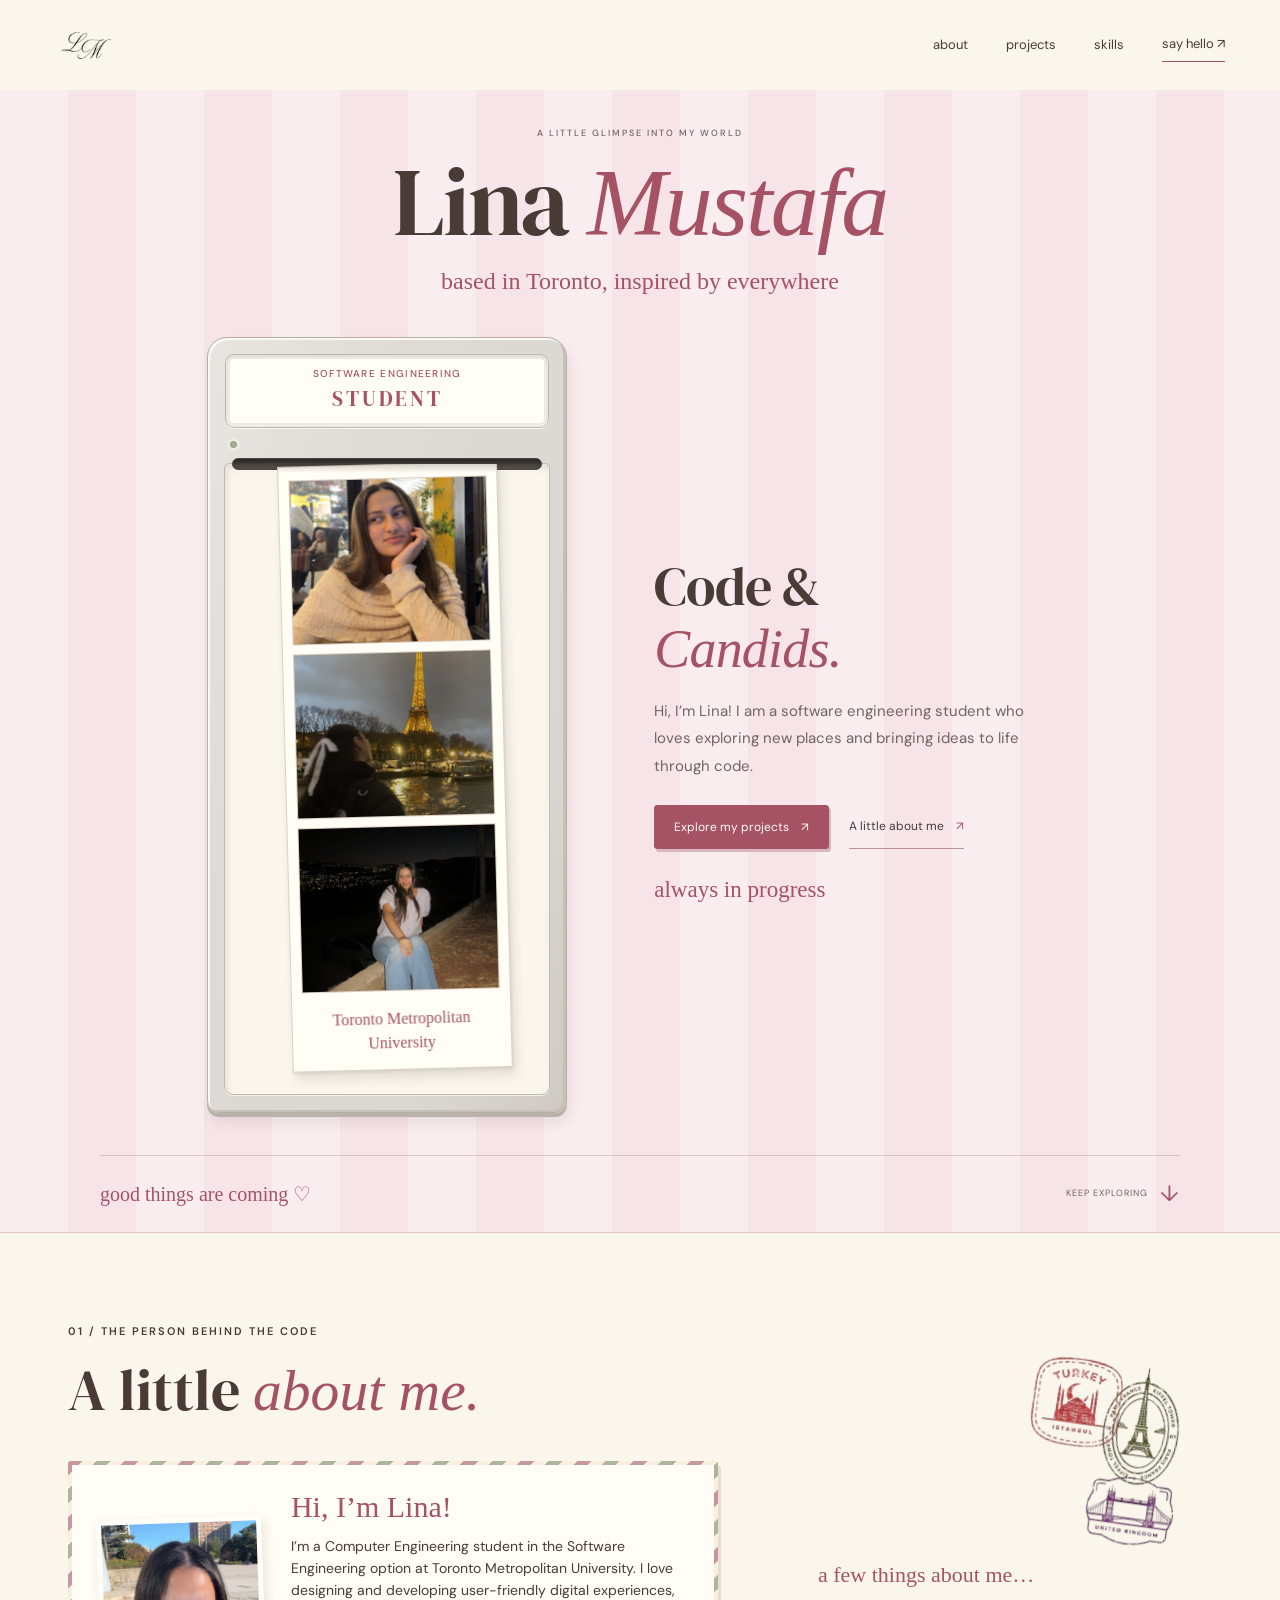
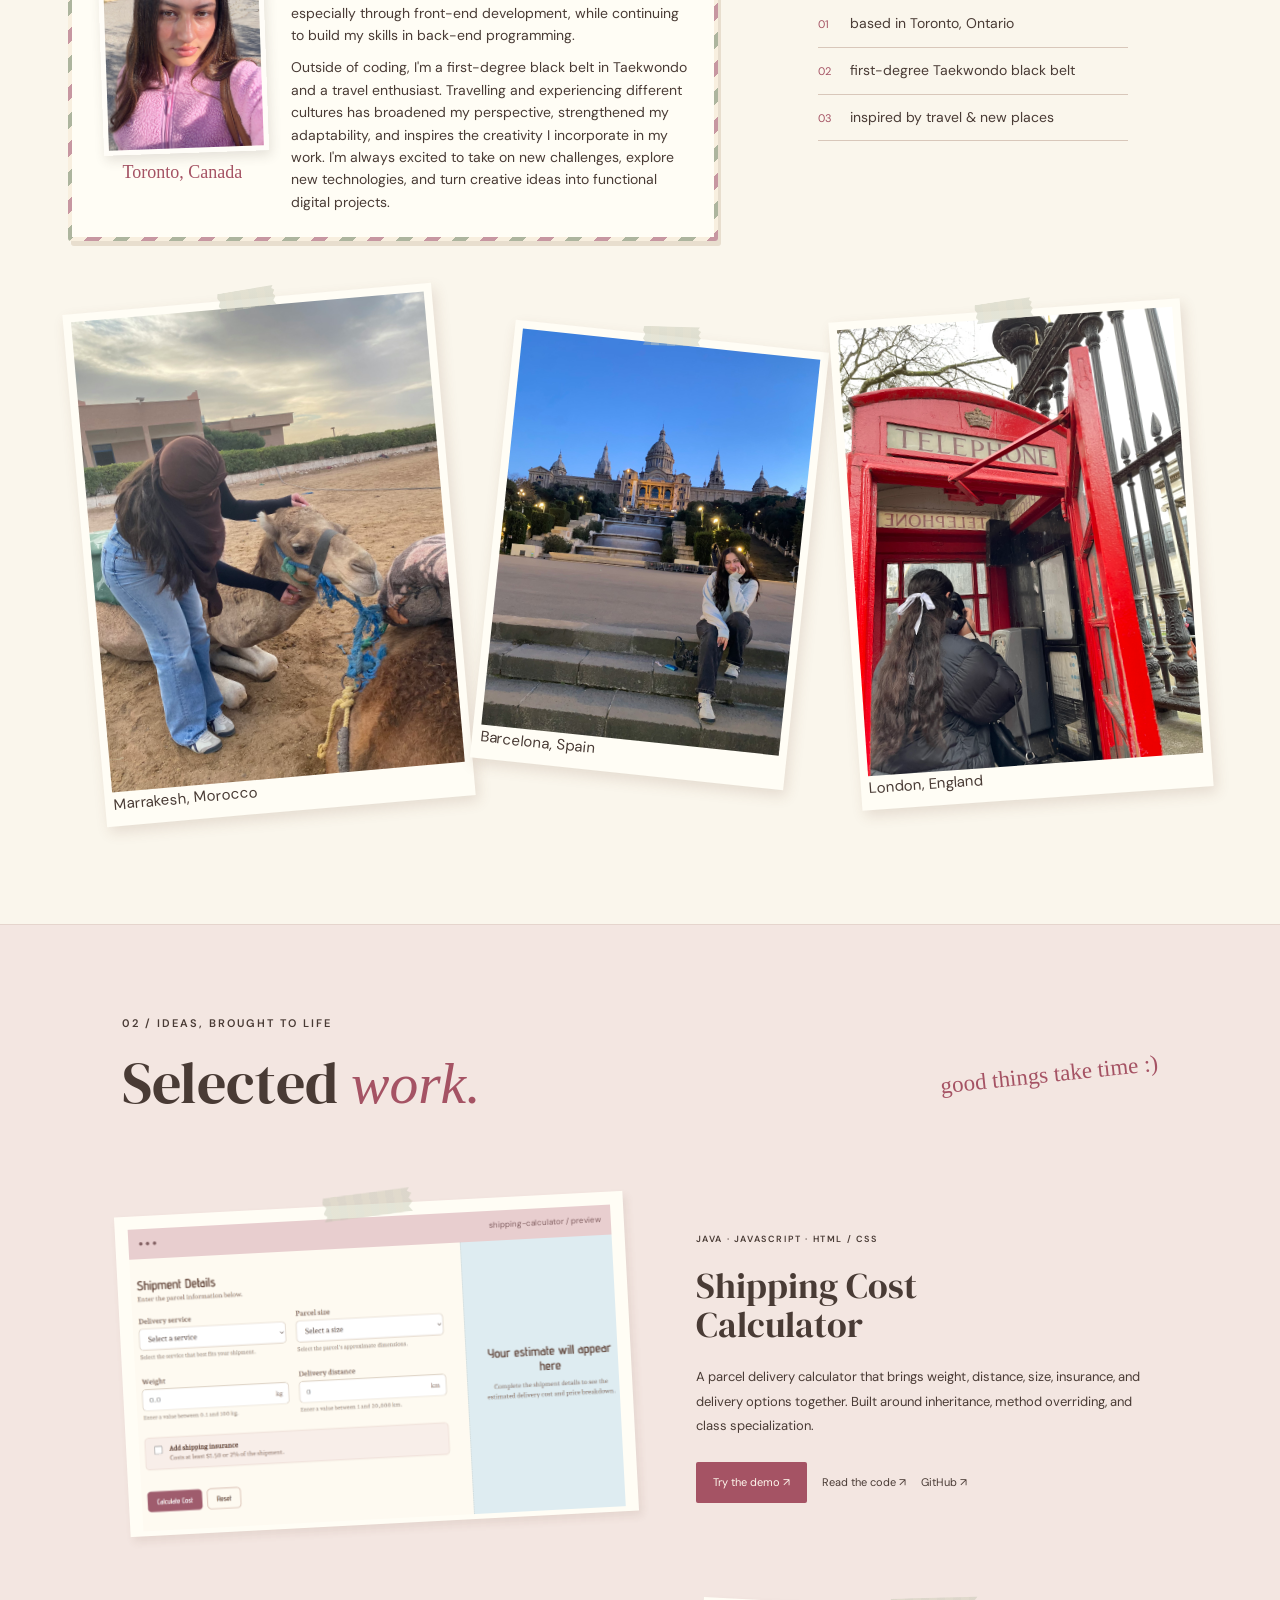
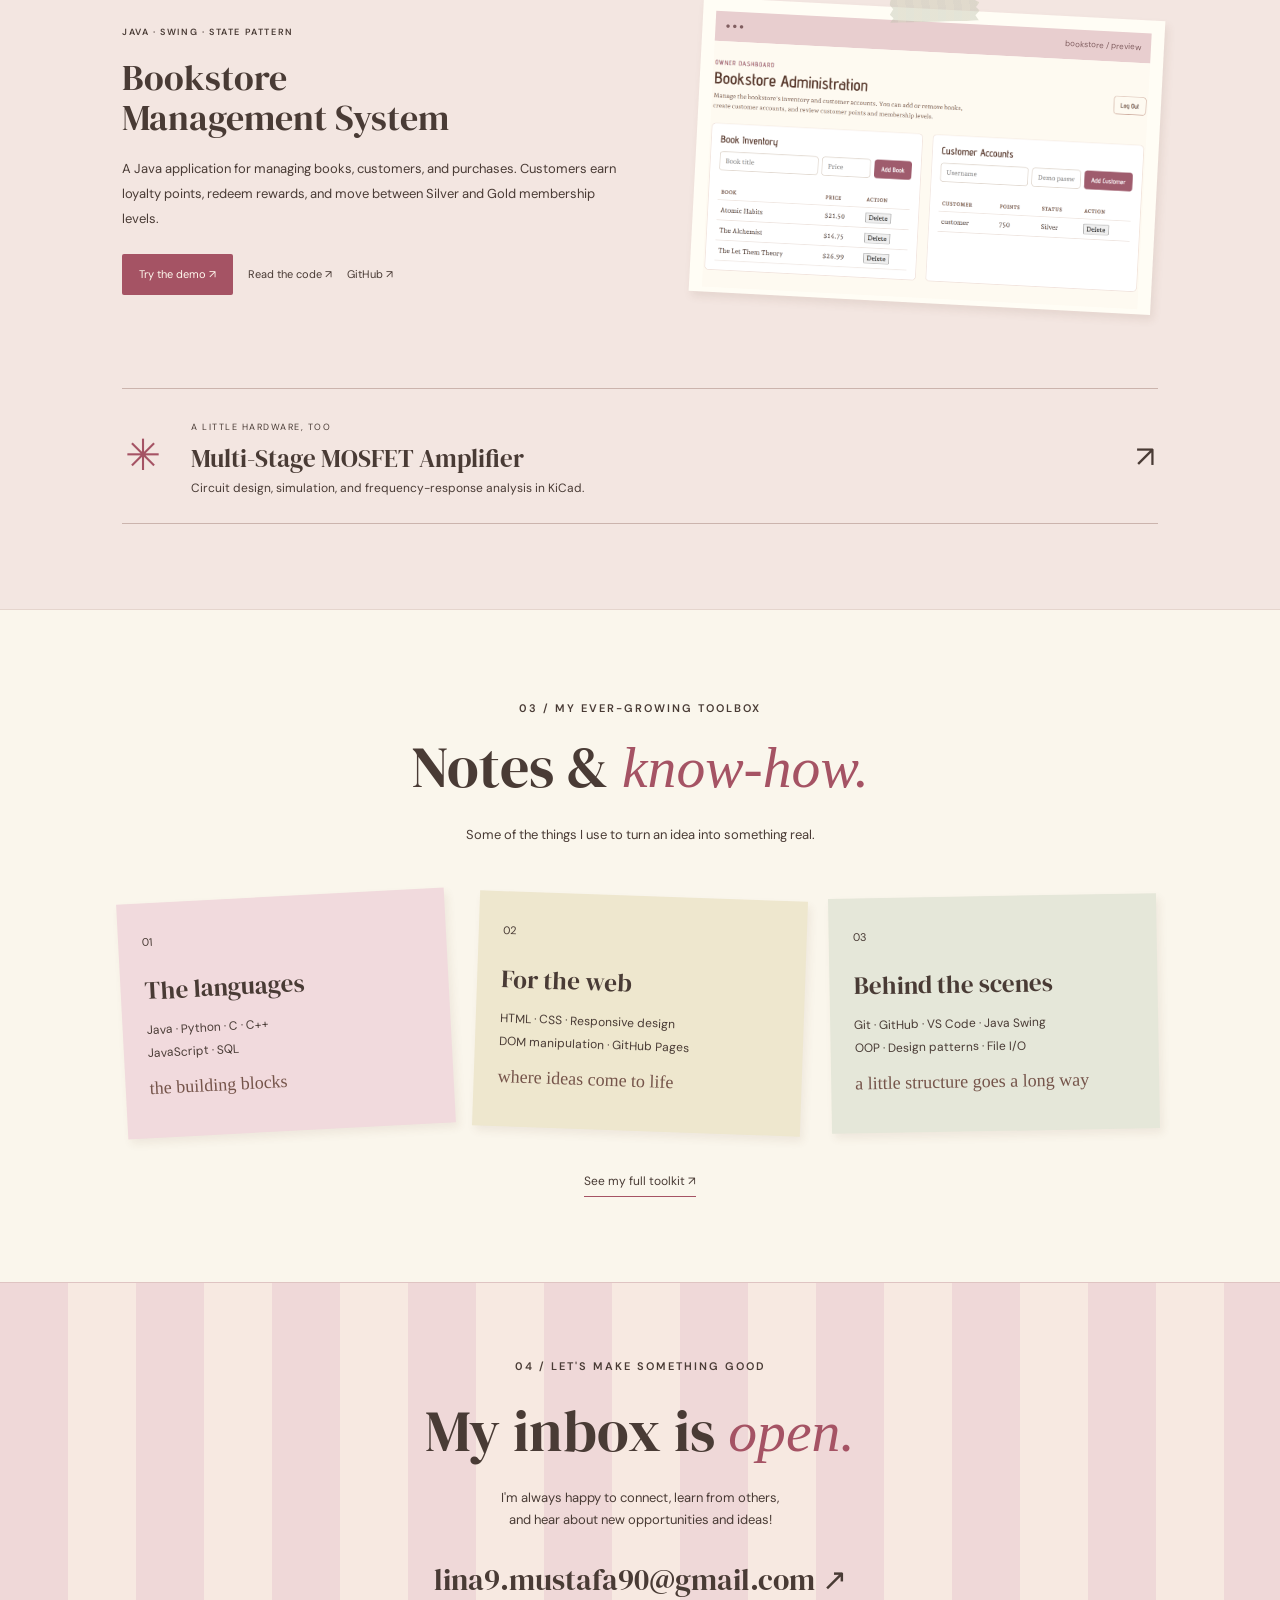
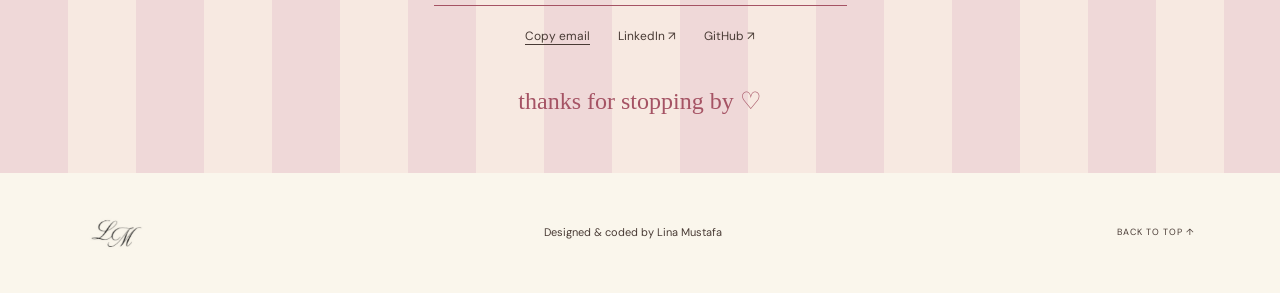
==== commit 173aad2b: "style addtions" ====
--- a/index.html
+++ b/index.html
@@ -175,26 +175,30 @@
     <figure class="travel-photo">
       <span class="tape" aria-hidden="true"></span>
       <img src="images/IMG_1721.jpg" loading="lazy">
+      <figcaption>Marrakesh, Morocco</figcaption>
     </figure>
 
     <figure class="travel-photo">
       <span class="tape" aria-hidden="true"></span>
       <img src="images/IMG_0989.jpg" loading="lazy">
+      <figcaption>Barcelona, Spain</figcaption>
     </figure>
 
     <figure class="travel-photo">
       <span class="tape" aria-hidden="true"></span>
       <img src="images/IMG_5204.jpeg" loading="lazy">
+      <figcaption>London, England</figcaption>
     </figure>
   </div>
 </div>
 </section>
 <section class="projects-section" id="projects"><div class="section-wrap">
 <div class="section-heading heading-row"><div><span class="eyebrow">02 / IDEAS, BROUGHT TO LIFE</span><h2>Selected <em>work.</em></h2></div><span class="handwritten">good things take time :) </span></div>
-<article class="project"><a class="project-photo" href="projects/shipping-calculator/demo/index.html"><span class="tape" aria-hidden="true"></span><div class="mini-window"><span>● ● ●</span><span>shipping-calculator / preview</span></div><img src="images/shipping-preview.png" alt="Shipping calculator interface with parcel details and cost summary" loading="lazy"></a><div class="project-copy"><span class="eyebrow">JAVA · JAVASCRIPT · HTML / CSS</span><h3>Shipping Cost<br>Calculator</h3><p>A parcel delivery calculator that brings weight, distance, size, insurance, and delivery options together. Built around inheritance, method overriding, and class specialization.</p><div class="project-links"><a class="button" href="projects/shipping-calculator/demo/index.html">Try the demo ↗</a><a href="projects/shipping-calculator/java-code/project-files.html">Read the code ↗</a><a href="https://github.com/lina-mustafa-png/shipping-calculator-demo/" target="_blank" rel="noopener noreferrer">GitHub ↗</a></div></div></article>
-<article class="project reverse"><a class="project-photo" href="projects/bookstore/demo/index.html"><span class="tape" aria-hidden="true"></span><div class="mini-window"><span>● ● ●</span><span>bookstore / preview</span></div><img src="images/bookstore-preview.png" alt="Bookstore management interface showing books and customer rewards" loading="lazy"></a><div class="project-copy"><span class="eyebrow">JAVA · SWING · STATE PATTERN</span><h3>Bookstore<br>Management System</h3><p>A Java application for managing books, customers, and purchases. Customers earn loyalty points, redeem rewards, and move between Silver and Gold membership levels.</p><div class="project-links"><a class="button" href="projects/bookstore/demo/index.html">Try the demo ↗</a><a href="projects/bookstore/java-code/project-files.html">Read the code ↗</a><a href="https://github.com/lina-mustafa-png/bookstore-demo/" target="_blank" rel="noopener noreferrer">GitHub ↗</a></div></div></article>
+<article class="project"><a class="project-photo" href="projects/shipping-calculator/demo/index.html"><span class="tape" aria-hidden="true"></span><div class="mini-window"><span>● ● ●</span><span>shipping-calculator / preview</span></div><img src="images/shipping-preview.png" loading="lazy"></a><div class="project-copy"><span class="eyebrow">JAVA · JAVASCRIPT · HTML / CSS</span><h3>Shipping Cost<br>Calculator</h3><p>A parcel delivery calculator that brings weight, distance, size, insurance, and delivery options together. Built around inheritance, method overriding, and class specialization.</p><div class="project-links"><a class="button" href="projects/shipping-calculator/demo/index.html">Try the demo ↗</a><a href="projects/shipping-calculator/java-code/project-files.html">Read the code ↗</a><a href="https://github.com/lina-mustafa-png/shipping-calculator-demo/" target="_blank" rel="noopener noreferrer">GitHub ↗</a></div></div></article>
+<article class="project reverse"><a class="project-photo" href="projects/bookstore/demo/index.html"><span class="tape" aria-hidden="true"></span><div class="mini-window"><span>● ● ●</span><span>bookstore / preview</span></div><img src="images/bookstore-preview.png" loading="lazy"></a><div class="project-copy"><span class="eyebrow">JAVA · SWING · STATE PATTERN</span><h3>Bookstore<br>Management System</h3><p>A Java application for managing books, customers, and purchases. Customers earn loyalty points, redeem rewards, and move between Silver and Gold membership levels.</p><div class="project-links"><a class="button" href="projects/bookstore/demo/index.html">Try the demo ↗</a><a href="projects/bookstore/java-code/project-files.html">Read the code ↗</a><a href="https://github.com/lina-mustafa-png/bookstore-demo/" target="_blank" rel="noopener noreferrer">GitHub ↗</a></div></div></article>
 <a class="hardware-note" href="projects/mosfet-amplifier/schematic.html"><span aria-hidden="true">✳</span><div><small>A LITTLE HARDWARE, TOO</small><h3>Multi-Stage MOSFET Amplifier</h3><p>Circuit design, simulation, and frequency-response analysis in KiCad.</p></div><span aria-hidden="true">↗</span></a>
-</div></section>
+</div>
+</section>
 <section class="section-wrap skills-section" id="skills"><div class="section-heading"><span class="eyebrow">03 / MY EVER-GROWING TOOLBOX</span><h2>Notes & <em>know-how.</em></h2><p>Some of the things I use to turn an idea into something real.</p></div>
 <div class="skill-notes"><article class="skill-note"><span class="note-number">01</span><h3>The languages</h3><p>Java · Python · C · C++<br>JavaScript · SQL</p><span class="handwritten">the building blocks</span></article><article class="skill-note"><span class="note-number">02</span><h3>For the web</h3><p>HTML · CSS · Responsive design<br>DOM manipulation · GitHub Pages</p><span class="handwritten">where ideas come to life</span></article><article class="skill-note"><span class="note-number">03</span><h3>Behind the scenes</h3><p>Git · GitHub · VS Code · Java Swing<br>OOP · Design patterns · File I/O</p><span class="handwritten">a little structure goes a long way</span></article></div><a class="text-link" href="skills.html">See my full toolkit ↗</a></section>
 <section class="contact-section" id="contact"><span class="eyebrow">04 / LET'S MAKE SOMETHING GOOD</span><h2>My inbox is <em>open.</em></h2><p>I'm always happy to connect, learn from others, <br> and hear about new opportunities and ideas!</p><a class="email-link" href="mailto:lina9.mustafa90@gmail.com">lina9.mustafa90@gmail.com ↗</a><div class="contact-actions"><button id="copy-email" type="button">Copy email</button><a href="https://www.linkedin.com/in/lina-mustafa-66b75539a/" target="_blank" rel="noopener noreferrer">LinkedIn ↗</a><a href="https://github.com/lina-mustafa-png/" target="_blank" rel="noopener noreferrer">GitHub ↗</a></div><p id="copy-status" role="status" aria-live="polite"></p><span class="handwritten">thanks for stopping by ♡</span></section>
